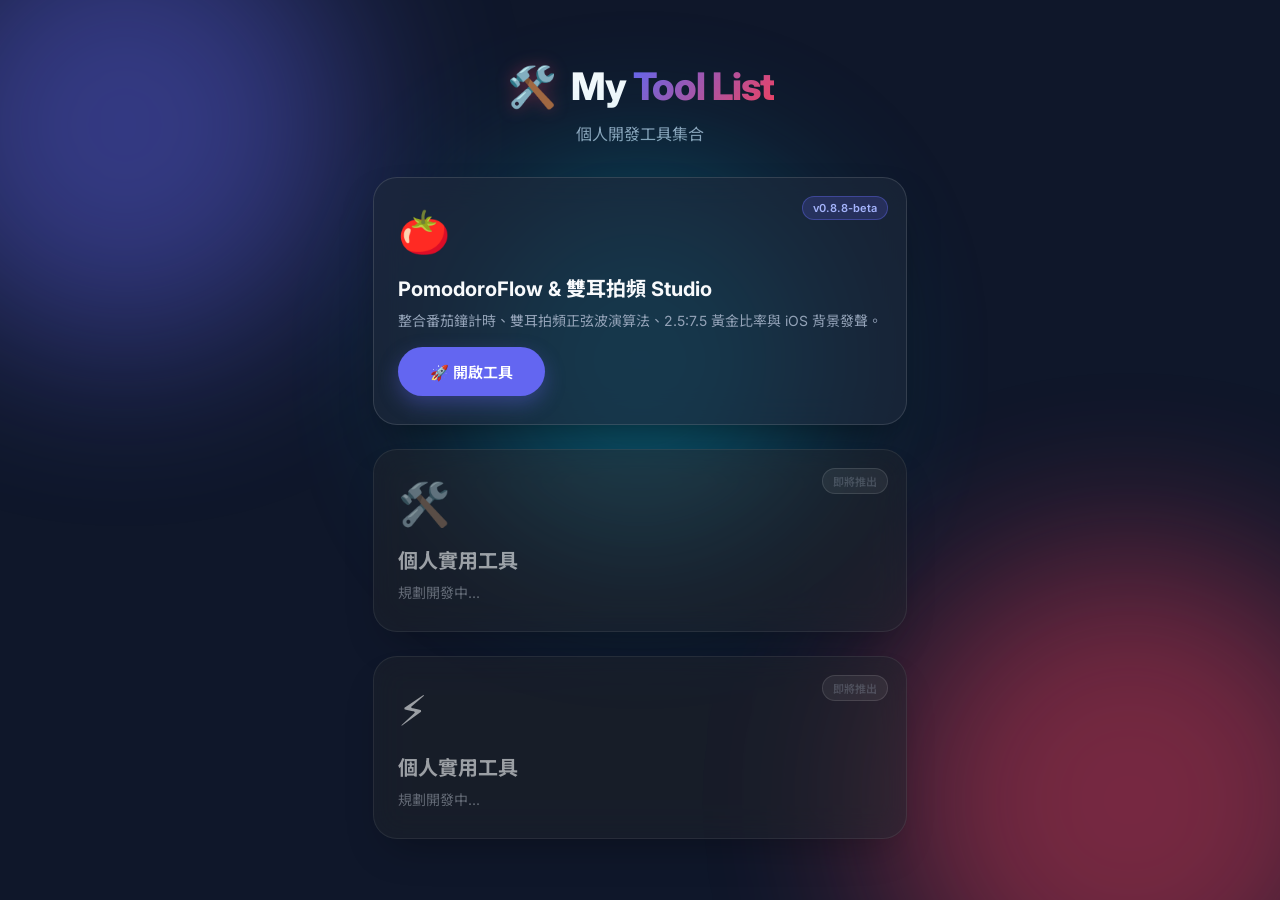
==== index.html @ d08239e9 "feat: release v0.8.8-beta - YouTube audio track embed, forest rain sound synth, and deep sleep maski" ====
<!DOCTYPE html>
<html lang="zh-TW">
<head>
  <meta charset="UTF-8">
  <meta name="viewport" content="width=device-width, initial-scale=1.0">
  <title>MyToolList Studio | 個人開發工具集合 (PomodoroFlow & 雙耳拍頻)</title>
  <meta name="description" content="個人開發者多功能 Web 工具箱，整合 PomodoroFlow 番茄鐘、雙耳拍頻 (Binaural Beats)、NREM 慢波深眠引導實驗室與未來實用工具">
  
  <!-- Google Fonts -->
  <link rel="preconnect" href="https://fonts.googleapis.com">
  <link rel="preconnect" href="https://fonts.gstatic.com" crossorigin>
  <link href="https://fonts.googleapis.com/css2?family=Inter:wght@300;400;500;600;700&family=Noto+Sans+TC:wght@300;400;500;700&display=swap" rel="stylesheet">
  
  <!-- Main CSS -->
  <link rel="stylesheet" href="styles.css">
</head>
<body data-theme="dark-glass">
  <div class="app-background">
    <div class="glow-orb orb-1"></div>
    <div class="glow-orb orb-2"></div>
    <div class="glow-orb orb-3"></div>
  </div>

  <!-- 主介面 1：My Tool List (工具選單列表) -->
  <div id="toolListView" class="tool-list-container">
    <header class="tool-list-header">
      <div class="tool-list-brand">
        <span class="brand-icon">🛠️</span>
        <h1 class="tool-list-title">My <span class="gradient-text">Tool List</span></h1>
      </div>
      <p class="tool-list-subtitle">個人開發工具集合</p>
    </header>

    <div class="tool-grid">
      <!-- Tool Item 1: Pomodoro & Binaural Beats App -->
      <div id="openPomodoroToolCard" class="tool-card active-tool-card" title="點擊進入番茄鐘與雙耳拍頻工具">
        <div class="tool-card-badge">v0.8.8-beta</div>
        <div class="tool-card-icon">🍅</div>
        <div class="tool-card-info">
          <h3>PomodoroFlow & 雙耳拍頻 Studio</h3>
          <p>整合番茄鐘計時、雙耳拍頻正弦波演算法、2.5:7.5 黃金比率與 iOS 背景發聲。</p>
        </div>
        <button class="btn btn-primary btn-enter-tool">🚀 開啟工具</button>
      </div>

      <!-- Tool Item 2: Future Tool Placeholder -->
      <div class="tool-card disabled-tool-card">
        <div class="tool-card-badge coming-soon-badge">即將推出</div>
        <div class="tool-card-icon">🛠️</div>
        <div class="tool-card-info">
          <h3>個人實用工具</h3>
          <p>規劃開發中...</p>
        </div>
      </div>

      <!-- Tool Item 3: Future Tool Placeholder -->
      <div class="tool-card disabled-tool-card">
        <div class="tool-card-badge coming-soon-badge">即將推出</div>
        <div class="tool-card-icon">⚡</div>
        <div class="tool-card-info">
          <h3>個人實用工具</h3>
          <p>規劃開發中...</p>
        </div>
      </div>
    </div>
  </div>

  <!-- 主介面 2：PomodoroFlow 番茄鐘與雙耳拍頻工具 -->
  <div id="pomodoroAppView" class="hidden">
    <div class="app-container">
      <!-- 頂部導覽列 Header -->
      <header class="app-header">
        <div class="brand">
          <button id="backToToolListBtn" class="btn btn-secondary btn-small btn-back-tools" title="返回 My Tool List 主介面 (背景繼續執行)">
            ⬅️ 返回工具列表
          </button>
          <span class="brand-icon">🍅</span>
          <h1 class="brand-title">Pomodoro<span class="gradient-text">Flow</span></h1>
          <!-- 開發測試版本號標籤 -->
          <button id="versionBadgeBtn" class="version-badge" title="點擊查看當前測試版本資訊與進版規範">
            <span class="beta-pulse"></span> v0.8.8-beta
          </button>
        </div>
      
      <div class="header-actions">
        <!-- 連勝數顯示 -->
        <div class="streak-badge" title="連續專注天數">
          <span class="fire-icon">🔥</span>
          <span id="streakCount">0</span> 天
        </div>

        <!-- 主題切換選擇器 -->
        <div class="theme-selector-wrapper">
          <select id="themeSelect" class="icon-select" title="切換視覺主題">
            <option value="dark-glass">🌌 深邃夜空 (Dark)</option>
            <option value="emerald-forest">🌲 森林靜謐 (Emerald)</option>
            <option value="sunset-glow">🌅 日落橙光 (Sunset)</option>
            <option value="cyberpunk-neon">⚡ 賽博朋克 (Cyberpunk)</option>
          </select>
        </div>

        <!-- 禪模式按鈕 -->
        <button id="zenBtn" class="btn btn-icon" title="全螢幕禪模式 (Zen Mode)">
          <svg width="20" height="20" viewBox="0 0 24 24" fill="none" stroke="currentColor" stroke-width="2">
            <path d="M8 3H5a2 2 0 0 0-2 2v3m18 0V5a2 2 0 0 0-2-2h-3m0 18h3a2 2 0 0 0 2-2v-3M3 16v3a2 2 0 0 0 2 2h3"></path>
          </svg>
        </button>

        <!-- 統計數據按鈕 -->
        <button id="analyticsBtn" class="btn btn-icon" title="專注數據與圖表">
          <svg width="20" height="20" viewBox="0 0 24 24" fill="none" stroke="currentColor" stroke-width="2">
            <line x1="18" y1="20" x2="18" y2="10"></line>
            <line x1="12" y1="20" x2="12" y2="4"></line>
            <line x1="6" y1="20" x2="6" y2="14"></line>
          </svg>
        </button>

        <!-- 設定按鈕 -->
        <button id="settingsBtn" class="btn btn-icon" title="設定">
          <svg width="20" height="20" viewBox="0 0 24 24" fill="none" stroke="currentColor" stroke-width="2">
            <circle cx="12" cy="12" r="3"></circle>
            <path d="M19.4 15a1.65 1.65 0 0 0 .33 1.82l.06.06a2 2 0 0 1 0 2.83 2 2 0 0 1-2.83 0l-.06-.06a1.65 1.65 0 0 0-1.82-.33 1.65 1.65 0 0 0-1 1.51V21a2 2 0 0 1-2 2 2 2 0 0 1-2-2v-.09A1.65 1.65 0 0 0 9 19.4a1.65 1.65 0 0 0-1.82.33l-.06.06a2 2 0 0 1-2.83 0 2 2 0 0 1 0-2.83l.06-.06a1.65 1.65 0 0 0 .33-1.82 1.65 1.65 0 0 0-1.51-1H3a2 2 0 0 1-2-2 2 2 0 0 1 2-2h.09A1.65 1.65 0 0 0 4.6 9a1.65 1.65 0 0 0-.33-1.82l-.06-.06a2 2 0 0 1 0-2.83 2 2 0 0 1 2.83 0l.06.06a1.65 1.65 0 0 0 1.82.33H9a1.65 1.65 0 0 0 1-1.51V3a2 2 0 0 1 2-2 2 2 0 0 1 2 2v.09a1.65 1.65 0 0 0 1 1.51 1.65 1.65 0 0 0 1.82-.33l.06-.06a2 2 0 0 1 2.83 0 2 2 0 0 1 0 2.83l-.06.06a1.65 1.65 0 0 0-.33 1.82V9a1.65 1.65 0 0 0 1.51 1H21a2 2 0 0 1 2 2 2 2 0 0 1-2 2h-.09a1.65 1.65 0 0 0-1.51 1z"></path>
          </svg>
        </button>
      </div>
    </header>

    <!-- 主要內容區 Main Section -->
    <main class="main-content">
      <!-- 左側/上方：番茄鐘核心區 -->
      <section class="timer-section card">
        <!-- 模式切換頁籤 Mode Tabs -->
        <nav class="mode-tabs">
          <button class="mode-tab active" data-mode="work">🎯 專注工作</button>
          <button class="mode-tab" data-mode="shortBreak">☕ 短暫休息</button>
          <button class="mode-tab" data-mode="longBreak">🌴 長時間休息</button>
        </nav>

        <!-- 動態 SVG 圓環倒數計時器 -->
        <div class="timer-display-wrapper">
          <svg class="timer-ring-svg" viewBox="0 0 300 300">
            <circle class="ring-bg" cx="150" cy="150" r="135" />
            <circle id="timerProgressRing" class="ring-progress" cx="150" cy="150" r="135" />
          </svg>
          
          <div class="timer-inner">
            <div id="timeText" class="time-text">25:00</div>
            <div id="activeTaskLabel" class="active-task-label">選擇或新增任務以開始專注</div>
            <div id="cycleIndicator" class="cycle-indicator">第 1 / 4 個番茄循環</div>
          </div>
        </div>

        <!-- 計時器控制按鈕群 -->
        <div class="timer-controls">
          <button id="resetTimerBtn" class="btn btn-secondary btn-icon-text" title="重置計時">
            <svg width="18" height="18" viewBox="0 0 24 24" fill="none" stroke="currentColor" stroke-width="2">
              <path d="M3 12a9 9 0 1 0 9-9 9.75 9.75 0 0 0-6.74 2.74L3 8"></path>
              <path d="M3 3v5h5"></path>
            </svg>
            重置
          </button>

          <button id="startPauseBtn" class="btn btn-primary btn-large">
            <svg id="playPauseIcon" width="22" height="22" viewBox="0 0 24 24" fill="currentColor">
              <polygon points="5 3 19 12 5 21 5 3"></polygon>
            </svg>
            <span id="startPauseText">開始專注</span>
          </button>

          <button id="skipTimerBtn" class="btn btn-secondary btn-icon-text" title="跳過當前階段">
            <svg width="18" height="18" viewBox="0 0 24 24" fill="none" stroke="currentColor" stroke-width="2">
              <polygon points="5 4 15 12 5 20 5 4"></polygon>
              <line x1="19" y1="5" x2="19" y2="19"></line>
            </svg>
            跳過
          </button>
        </div>

        <!-- 離線 Web Audio 白噪音與雙耳拍頻控制器 -->
        <div class="ambient-sound-section">
          <div class="ambient-header">
            <span class="ambient-title">🎧 離線環境音 & 雙耳拍頻 (Binaural Beats)</span>
            <span id="currentAmbientLabel" class="ambient-status">已關閉</span>
          </div>

          <!-- 白噪音切換 -->
          <div class="ambient-controls">
            <button class="ambient-btn active" data-sound="none">🔇 無環境音</button>
            <button class="ambient-btn" data-sound="rain">🌧️ 靜謐雨聲</button>
            <button class="ambient-btn" data-sound="forestRain" title="深層棕色噪音與森林降雨 (重現 YT p5BwXeU0Z1c 聲學品質)">🌲 森林雨與深棕音</button>
            <button class="ambient-btn" data-sound="focus">🧠 粉紅專注波</button>
            <button class="ambient-btn" data-sound="waves">🌊 澎湃海浪</button>
          </div>
          <div class="ambient-volume-slider">
            <span class="slider-icon">🔊 音量</span>
            <input type="range" id="ambientVolume" min="0" max="100" value="40" title="環境音音量">
          </div>

          <!-- YouTube 客製音軌載入面板 -->
          <div id="ytTrackBox" class="yt-track-box">
            <div class="yt-header">
              <span class="yt-title">📺 YouTube 客製音軌/遮罩背景音</span>
              <span id="ytStatusBadge" class="yt-badge">預設：DEEP BROWN NOISE & FOREST RAIN</span>
            </div>
            <div class="yt-input-group">
              <input type="text" id="ytUrlInput" class="yt-url-input" value="https://youtu.be/p5BwXeU0Z1c" placeholder="貼上 YouTube 網址 (如 https://youtu.be/p5BwXeU0Z1c)">
              <button id="loadYtBtn" class="btn btn-secondary btn-small">🔗 載入 YT 音軌</button>
              <button id="toggleYtPlayerBtn" class="btn btn-secondary btn-small hidden">📺 展開/收合影片</button>
            </div>
            <div id="ytPlayerContainer" class="yt-player-container hidden">
              <div id="ytIframeWrapper" class="yt-iframe-wrapper"></div>
            </div>
          </div>

          <hr class="divider" style="margin: 12px 0;">

          <!-- 專業雙耳拍頻腦波產生器 (Binaural Beats Studio) -->
          <div class="binaural-beats-studio">
            <div class="binaural-header">
              <div class="binaural-title-group">
                <span class="binaural-title">🧠 雙耳拍頻 (Binaural Beats) 音訊發聲引擎</span>
                <span class="headphone-tag">🎧 必須配戴雙聲道耳機</span>
              </div>
              <label class="switch-toggle" title="開啟/關閉雙耳拍頻">
                <input type="checkbox" id="binauralToggle">
                <span class="switch-slider"></span>
              </label>
            </div>

            <!-- 5 大情境封裝模式卡片 (預設高亮 Alpha 10Hz 專注) -->
            <div class="binaural-modes-grid">
              <button class="binaural-card active" data-wave="alpha">
                <div class="card-icon">🧠</div>
                <div class="card-info">
                  <div class="card-title">Alpha (α) 平靜專注</div>
                  <div class="card-hz">拍頻 10 Hz | 身心平靜、高效學習（預設最佳專注頻率）</div>
                </div>
              </button>

              <button class="binaural-card" data-wave="beta">
                <div class="card-icon">⚡</div>
                <div class="card-info">
                  <div class="card-title">Beta (β) 高效思考</div>
                  <div class="card-hz">拍頻 20 Hz | 邏輯分析、高度警覺</div>
                </div>
              </button>

              <button class="binaural-card" data-wave="gamma">
                <div class="card-icon">🚀</div>
                <div class="card-info">
                  <div class="card-title">Gamma (γ) 極限記憶</div>
                  <div class="card-hz">拍頻 40 Hz | 記憶整合、敏捷衝刺</div>
                </div>
              </button>

              <button class="binaural-card" data-wave="theta">
                <div class="card-icon">🎨</div>
                <div class="card-info">
                  <div class="card-title">Theta (θ) 靈感冥想</div>
                  <div class="card-hz">拍頻 6 Hz | 創意發想、深層放鬆</div>
                </div>
              </button>

              <button class="binaural-card" data-wave="delta">
                <div class="card-icon">🧘</div>
                <div class="card-info">
                  <div class="card-title">Delta (δ) 睡眠修復</div>
                  <div class="card-hz">拍頻 2 Hz | 固定 2Hz 慢波、身體休養</div>
                </div>
              </button>
            </div>

            <!-- 🌙 NREM 深層慢波助眠獨立實驗室方塊 (獨立控制與獨立計時器) -->
            <div id="deepSleepStudioBlock" class="deep-sleep-studio-card">
              <div class="ds-studio-header">
                <div class="ds-title-group">
                  <span class="ds-icon">🌙</span>
                  <div>
                    <h3 class="ds-main-title">NREM 深層慢波助眠實驗室</h3>
                    <p class="ds-subtitle">20分鐘漸進式動態降頻 (8Hz➔5Hz➔2Hz) | 120Hz低載波 | 80% 棕色深海雷雨音</p>
                  </div>
                </div>
                <span id="dsStatusBadge" class="ds-status-badge">未開始</span>
              </div>

              <!-- 獨立控制與時長選擇列 -->
              <div class="ds-controls-bar">
                <div class="ds-duration-selector">
                  <span class="ds-label">助眠定時：</span>
                  <button class="ds-duration-chip" data-mins="0.25">⚡ 15秒測試</button>
                  <button class="ds-duration-chip" data-mins="1">🧪 1分測試</button>
                  <button class="ds-duration-chip active" data-mins="30">30分</button>
                  <button class="ds-duration-chip" data-mins="45">45分</button>
                  <button class="ds-duration-chip" data-mins="60">60分</button>
                </div>

                <!-- 助眠遮罩背景音選擇 (棕色深海雷雨 / 靜謐森林雨 / YouTube客製音軌) -->
                <div class="ds-mask-selector-row">
                  <span class="ds-label">🎧 助眠遮罩音：</span>
                  <button class="ds-mask-chip active" data-mask="brown" title="棕色深海雷雨音 (80% 深度遮罩)">🌊 棕色深海雷雨</button>
                  <button class="ds-mask-chip" data-mask="forestRain" title="靜謐森林雨聲 (YT p5BwXeU0Z1c 雙層重現)">🌲 靜謐森林雨</button>
                  <button class="ds-mask-chip" data-mask="youtube" title="搭配上方 YouTube 客製音軌/影片">📺 YouTube 音軌</button>
                </div>

                <div class="ds-action-buttons">
                  <button id="dsStartPauseBtn" class="btn btn-primary ds-start-btn">▶️ 開始深層助眠引導</button>
                  <button id="dsResetBtn" class="btn btn-secondary ds-reset-btn" title="中斷並重置助眠引導">🛑 中斷重置</button>
                </div>
              </div>

              <!-- 執行中動態資訊與獨立計時面板 (預設隱藏) -->
              <div id="dsRunInfoPanel" class="ds-run-info-panel hidden">
                <!-- 時間數據指標 (已過時間 / 剩餘時間 / 即時腦波) -->
                <div class="ds-timer-metrics">
                  <div class="ds-metric-box">
                    <span class="m-label">⏱️ 已引導時間</span>
                    <span id="dsElapsedTimeText" class="m-value">00:00</span>
                  </div>
                  <div class="ds-metric-box">
                    <span class="m-label">⏳ 剩餘總時間</span>
                    <span id="dsRemainingTimeText" class="m-value">30:00</span>
                  </div>
                  <div class="ds-metric-box">
                    <span class="m-label">📉 當前腦波拍頻</span>
                    <span id="dsLiveHzText" class="m-value highlight">8.0 Hz</span>
                  </div>
                </div>

                <!-- 階段降頻進度圓環與階段亮燈 -->
                <div class="ds-curve-bar-container">
                  <div id="dsPhaseProgressLine" class="ds-phase-progress-line" style="width: 0%;"></div>
                  <div class="ds-curve-steps">
                    <span id="dsStepAlpha" class="ds-step active">0-5m 8Hz (Alpha放鬆)</span>
                    <span id="dsStepTheta" class="ds-step">5-12m 5Hz (Theta昏眠)</span>
                    <span id="dsStepDelta" class="ds-step">12-20m 2Hz (Delta深眠)</span>
                    <span id="dsStepSustain" class="ds-step">>20m 鎖定+3m淡出</span>
                  </div>
                </div>

                <div class="ds-acoustic-note">
                  🔊 120Hz 低音基頻 (活化副交感神經) | 🌊 棕色深海雷雨音 (80% 遮罩) | ⌛ 最後 3 分鐘指數級淡出關閉
                </div>
              </div>
            </div>

            <!-- 演算法與聽覺感官卡片 -->
            <div class="binaural-sensory-panel">
              <div class="sensory-row">
                <span class="sensory-label">🎛️ 物理演算法參數：</span>
                <span id="binauralMathText" class="sensory-value">載波 200Hz | 左耳 195.0Hz / 右耳 205.0Hz</span>
              </div>
              <div class="sensory-row">
                <span class="sensory-label">🌊 感知音高與聽調：</span>
                <span id="binauralPerceivedText" class="sensory-value">感知音高 200Hz（呈現 10Hz 脈搏起伏與頭腦中央相位移動感）</span>
              </div>
              <div class="sensory-row">
                <span class="sensory-label">⚖️ 聲學防疲勞黃金比率：</span>
                <span id="binauralRatioText" class="sensory-value">純拍頻 25% : 粉紅遮罩音 75%（舒適防耳疲勞、維持腦波同步）</span>
              </div>
            </div>

            <!-- 音量與防刺耳遮罩設定 -->
            <div class="binaural-controls-row">
              <label class="checkbox-label comfort-masking-label" title="開啟柔和自然粉紅噪音，避免單純正弦波造成聽覺疲勞">
                <input type="checkbox" id="comfortMaskingToggle" checked>
                <span>🌿 開啟防聽覺疲勞柔和遮罩 (Pink Noise)</span>
              </label>

              <div class="binaural-volume-box">
                <span class="vol-label">拍頻音量: <span id="binauralVolVal">25</span>%</span>
                <input type="range" id="binauralVolSlider" min="0" max="100" value="25" title="雙耳拍頻主音量">
              </div>
            </div>
          </div>

          <hr class="divider" style="margin: 12px 0;">

          <!-- 音效定時關閉倒數計時器 (精確到秒) -->
          <div class="sound-sleep-timer-studio">
            <div class="sleep-timer-header">
              <span class="sleep-timer-title">⏳ 音效定時自動關閉 (睡眠/冥想定時)</span>
              <span id="sleepTimerStatusBadge" class="sleep-timer-badge">未設定</span>
            </div>

            <!-- 時間設定區 (精確到分與秒) -->
            <div class="sleep-timer-inputs">
              <div class="time-input-group">
                <input type="number" id="sleepTimerMin" min="0" max="180" value="15" placeholder="分" title="分鐘">
                <span class="unit-label">分</span>
              </div>
              <div class="time-input-group">
                <input type="number" id="sleepTimerSec" min="0" max="59" value="0" placeholder="秒" title="秒數">
                <span class="unit-label">秒</span>
              </div>

              <!-- 快速預設鍵 -->
              <div class="sleep-preset-chips">
                <button class="preset-chip" data-min="5" data-sec="0">5分</button>
                <button class="preset-chip" data-min="15" data-sec="0">15分</button>
                <button class="preset-chip" data-min="30" data-sec="0">30分</button>
                <button class="preset-chip" data-min="60" data-sec="0">60分</button>
              </div>
            </div>

            <!-- 控制按鈕與即時倒數顯示 -->
            <div class="sleep-timer-actions">
              <button id="startSleepTimerBtn" class="btn btn-secondary btn-small">▶️ 開始定時倒數</button>
              <button id="cancelSleepTimerBtn" class="btn btn-secondary btn-small hidden">🛑 取消定時</button>
              <div id="sleepTimerCountdownText" class="sleep-countdown-text hidden">倒數剩餘：15:00</div>
            </div>
          </div>
        </div>
      </section>

      <!-- 右側/下方：任務管理區 -->
      <section class="tasks-section card">
        <div class="section-header">
          <h2>📋 專注任務清單</h2>
          <button id="addTaskBtn" class="btn btn-small btn-primary">
            <span>+</span> 新增任務
          </button>
        </div>

        <!-- 標籤篩選列 -->
        <div class="task-filters">
          <button class="filter-chip active" data-filter="all">全部</button>
          <button class="filter-chip" data-filter="work">💻 工作</button>
          <button class="filter-chip" data-filter="study">📚 學習</button>
          <button class="filter-chip" data-filter="design">🎨 設計</button>
          <button class="filter-chip" data-filter="health">🏃 健康/生活</button>
        </div>

        <!-- 任務列表容器 -->
        <div id="taskList" class="task-list">
          <!-- 任務項目將由 JavaScript 動態渲染 -->
        </div>

        <!-- 每日目標進度 -->
        <div class="daily-goal-card">
          <div class="goal-info">
            <span>🎯 今日番茄目標達成率</span>
            <span id="dailyGoalText">0 / 8 🍅</span>
          </div>
          <div class="progress-bar-bg">
            <div id="dailyGoalProgressBar" class="progress-bar-fill" style="width: 0%;"></div>
          </div>
        </div>
      </section>
    </main>

    <!-- 新增 / 編輯任務 彈窗 Modal -->
    <div id="taskModal" class="modal-backdrop hidden">
      <div class="modal-card">
        <div class="modal-header">
          <h3 id="taskModalTitle">新增專注任務</h3>
          <button id="closeTaskModalBtn" class="btn-close">&times;</button>
        </div>
        <form id="taskForm" class="modal-body">
          <input type="hidden" id="taskIdInput">
          
          <div class="form-group">
            <label for="taskTitleInput">任務名稱 *</label>
            <input type="text" id="taskTitleInput" placeholder="要做些什麼？例如：撰寫專案報告..." required autofocus>
          </div>

          <div class="form-row">
            <div class="form-group">
              <label for="taskEstInput">預估番茄數 🍅</label>
              <input type="number" id="taskEstInput" min="1" max="20" value="2" required>
            </div>

            <div class="form-group">
              <label for="taskCategorySelect">專案標籤</label>
              <select id="taskCategorySelect">
                <option value="work">💻 工作</option>
                <option value="study">📚 學習</option>
                <option value="design">🎨 設計</option>
                <option value="health">🏃 健康/生活</option>
              </select>
            </div>
          </div>

          <div class="form-group">
            <label for="taskPrioritySelect">優先級</label>
            <select id="taskPrioritySelect">
              <option value="high">🔴 高優先</option>
              <option value="medium" selected>🟡 中優先</option>
              <option value="low">🟢 低優先</option>
            </select>
          </div>

          <div class="modal-footer">
            <button type="button" id="cancelTaskModalBtn" class="btn btn-secondary">取消</button>
            <button type="submit" class="btn btn-primary">儲存任務</button>
          </div>
        </form>
      </div>
    </div>

    <!-- 統計圖表 彈窗 Modal -->
    <div id="analyticsModal" class="modal-backdrop hidden">
      <div class="modal-card modal-large">
        <div class="modal-header">
          <h3>📊 專注數據統計與分析</h3>
          <button id="closeAnalyticsModalBtn" class="btn-close">&times;</button>
        </div>
        <div class="modal-body analytics-grid">
          <!-- 數據概要卡片 -->
          <div class="stat-summary-cards">
            <div class="stat-card">
              <div class="stat-value" id="statTodayTime">0 <span>分鐘</span></div>
              <div class="stat-label">今日累積專注</div>
            </div>
            <div class="stat-card">
              <div class="stat-value" id="statTodayCount">0 <span>個</span></div>
              <div class="stat-label">今日完成番茄</div>
            </div>
            <div class="stat-card">
              <div class="stat-value" id="statTotalCount">0 <span>個</span></div>
              <div class="stat-label">歷史總完成番茄</div>
            </div>
          </div>

          <!-- 圖表區 -->
          <div class="chart-container">
            <h4>📅 過去 7 天專注時數趨勢 (分鐘)</h4>
            <div class="chart-wrapper">
              <canvas id="trendChartCanvas" width="500" height="200"></canvas>
            </div>
          </div>

          <div class="chart-container">
            <h4>🏷️ 專案標籤專注時間佔比</h4>
            <div class="chart-wrapper">
              <canvas id="categoryChartCanvas" width="500" height="200"></canvas>
            </div>
          </div>
        </div>
      </div>
    </div>

    <!-- 設定 彈窗 Modal -->
    <div id="settingsModal" class="modal-backdrop hidden">
      <div class="modal-card">
        <div class="modal-header">
          <h3>⚙️ 系統設定</h3>
          <button id="closeSettingsModalBtn" class="btn-close">&times;</button>
        </div>
        <div class="modal-body form-grid">
          <h4>⏱️ 時間設定 (分鐘)</h4>
          <div class="form-row">
            <div class="form-group">
              <label for="settingWorkTime">專注工作</label>
              <input type="number" id="settingWorkTime" min="1" max="120" value="25">
            </div>
            <div class="form-group">
              <label for="settingShortBreak">短暫休息</label>
              <input type="number" id="settingShortBreak" min="1" max="60" value="5">
            </div>
            <div class="form-group">
              <label for="settingLongBreak">長時間休息</label>
              <input type="number" id="settingLongBreak" min="1" max="60" value="15">
            </div>
          </div>

          <div class="form-group">
            <label for="settingDailyGoal">每日目標番茄數 🍅</label>
            <input type="number" id="settingDailyGoal" min="1" max="50" value="8">
          </div>

          <hr class="divider">

          <h4>🔔 提醒與自動化</h4>
          <div class="form-checkbox-group">
            <label class="checkbox-label">
              <input type="checkbox" id="settingAutoStartBreaks">
              自動開始休息
            </label>
            <label class="checkbox-label">
              <input type="checkbox" id="settingAutoStartWork">
              自動開始下一次專注
            </label>
          </div>

          <div class="form-group">
            <label for="settingSoundSelect">提醒音效</label>
            <select id="settingSoundSelect">
              <option value="zen">🧘 禪音磬聲 (Zen Gong)</option>
              <option value="marimba">🪵 軟木琴 (Marimba)</option>
              <option value="digital">🤖 電子嗶聲 (Beep)</option>
              <option value="chime">🔔 溫柔提醒 (Chime)</option>
            </select>
          </div>

          <div class="form-group">
            <button id="testSoundBtn" class="btn btn-secondary btn-small">🔊 測試音效</button>
            <button id="requestNotificationBtn" class="btn btn-secondary btn-small">🔔 啟用桌面系統通知</button>
          </div>

          <hr class="divider">

          <h4>💾 資料備份與還原</h4>
          <div class="form-row">
            <button id="exportDataBtn" class="btn btn-secondary">📥 匯出資料 (JSON)</button>
            <label class="btn btn-secondary file-upload-label">
              📤 匯入資料
              <input type="file" id="importDataInput" accept=".json" class="hidden-input">
            </label>
          </div>
        </div>
        <div class="modal-footer">
          <button id="saveSettingsBtn" class="btn btn-primary">儲存設定</button>
        </div>
      </div>
    </div>

    <!-- 版本號與進版規則 Modal -->
    <div id="versionModal" class="modal-backdrop hidden">
      <div class="modal-card">
        <div class="modal-header">
          <h3>🧪 專案版本資訊與進版規範</h3>
          <button id="closeVersionModalBtn" class="btn-close">&times;</button>
        </div>
        <div class="modal-body">
          <div class="version-status-card">
            <div class="v-tag">當前狀態：開發測試版 (Public Beta)</div>
            <div class="v-num">v0.8.8-beta</div>
            <div class="v-desc">本版本全新加入 YouTube 客製音軌/背景遮罩載入面板、100% 離線靜謐森林雨與深棕音（YT p5BwXeU0Z1c 聲學重現），並於 NREM 助眠實驗室新增 3 大助眠遮罩音軌切換晶片（棕色深海雷雨 / 靜謐森林雨 / YouTube 客製音軌）。</div>
          </div>

          <hr class="divider">

          <h4>📌 未來 SemVer 語意化進版規範</h4>
          <div class="version-rules-list">
            <div class="rule-item">
              <span class="rule-badge major">MAJOR 主版本</span>
              <span class="rule-text"><strong>v1.0.0</strong>：當完成所有全平台測試、PWA 離線快取與 UI 大版本升級時正式發布。</span>
            </div>
            <div class="rule-item">
              <span class="rule-badge minor">MINOR 次版本</span>
              <span class="rule-text"><strong>v0.9.0</strong>：新增重大功能模組（如：新音效產生器、語音提示、行事曆同步）。</span>
            </div>
            <div class="rule-item">
              <span class="rule-badge patch">PATCH 修補號</span>
              <span class="rule-text"><strong>v0.8.8</strong>：YouTube 客製音軌載入、森林雨深棕音離線合成、NREM 助眠 3 大遮罩音軌切換。</span>
            </div>
            <div class="rule-item">
              <span class="rule-badge stage">STAGE 階段標籤</span>
              <span class="rule-text"><strong>-alpha / -beta / -rc</strong>：內部實驗版 / 公開測試版 / 準發布正式版。</span>
            </div>
          </div>
        </div>
        <div class="modal-footer">
          <button id="closeVersionModalFooterBtn" class="btn btn-primary">關閉</button>
        </div>
      </div>
    </div>

    <!-- 全螢幕禪模式 Overlayer -->
    <div id="zenOverlay" class="zen-overlay hidden">
      <button id="exitZenBtn" class="btn btn-icon btn-zen-exit" title="退出禪模式 (Esc)">
        &times; 退出禪模式
      </button>
      <div class="zen-content">
        <div id="zenTaskTitle" class="zen-task-title">專注中</div>
        <div id="zenTimeText" class="zen-time-text">25:00</div>
        <div class="zen-controls">
          <button id="zenStartPauseBtn" class="btn btn-primary btn-large">暫停</button>
        </div>
      </div>
    </div> <!-- Close #zenOverlay -->
  </div> <!-- Close .app-container -->
</div> <!-- Close #pomodoroAppView -->

  <!-- 迷你懸浮小方塊 (返回 My Tool List 主介面時右下角背景執行微型顯示) -->
  <div id="miniFloatingWidget" class="mini-floating-widget hidden" title="點擊返回番茄鐘與雙耳拍頻工具頁面">
    <div class="mini-widget-pulse"></div>
    <span id="miniWidgetIcon" class="mini-widget-icon">🍅</span>
    <div class="mini-widget-info">
      <div id="miniWidgetStatusText" class="mini-widget-status">🎯 專注 25:00</div>
      <div id="miniWidgetSubText" class="mini-widget-sub">背景持續執行中</div>
    </div>
    <button id="miniWidgetPlayPauseBtn" class="btn-mini-play" title="快速暫停/繼續">▶️</button>
  </div>

  <!-- 左下角倒數計時進度與音效發聲資訊列 -->
  <div id="miniFloatingLeftBar" class="mini-floating-left-bar hidden" title="點擊返回番茄鐘與雙耳拍頻工具頁面">
    <div class="mini-progress-ring-wrapper">
      <svg class="mini-ring-svg" viewBox="0 0 36 36">
        <path class="mini-ring-bg" d="M18 2.0845 a 15.9155 15.9155 0 0 1 0 31.831 a 15.9155 15.9155 0 0 1 0 -31.831" />
        <path id="miniRingProgress" class="mini-ring-progress" stroke-dasharray="0, 100" d="M18 2.0845 a 15.9155 15.9155 0 0 1 0 31.831 a 15.9155 15.9155 0 0 1 0 -31.831" />
      </svg>
      <span id="miniProgressPctText" class="mini-progress-pct">0%</span>
    </div>
    <div class="mini-left-info">
      <div id="miniLeftTitleText" class="mini-left-title">🎯 專注 25:00</div>
      <div id="miniLeftAudioText" class="mini-left-audio">🧠 Alpha (α) 10Hz 拍頻發聲中</div>
    </div>
  </div>

  <!-- iOS Safari Background Audio Keeper (防止 iPhone 鎖定螢幕中斷背景音訊與計時器) -->
  <audio id="silentAudioLoop" loop playsinline webkit-playsinline preload="auto" src="[data-uri]"></audio>

  <!-- Main JavaScript App Logic -->
  <script src="app.js"></script>
</body>
</html>
---- styles.css ----
/* ==========================================================================
   PomodoroFlow - Design System & Modern Stylesheet
   ========================================================================== */

/* 1. CSS Root & Theme Variables */
:root {
  /* Default: Dark Glass Theme */
  --bg-primary: #0f172a;
  --bg-card: rgba(30, 41, 59, 0.65);
  --bg-card-border: rgba(255, 255, 255, 0.12);
  --text-primary: #f8fafc;
  --text-secondary: #94a3b8;
  --text-muted: #64748b;
  
  --accent-primary: #6366f1;
  --accent-hover: #4f46e5;
  --accent-glow: rgba(99, 102, 241, 0.35);
  
  --work-color: #f43f5e;
  --work-glow: rgba(244, 63, 94, 0.35);
  --break-color: #10b981;
  --break-glow: rgba(16, 185, 129, 0.35);
  --long-break-color: #06b6d4;
  --long-break-glow: rgba(6, 182, 212, 0.35);

  --shadow-lg: 0 20px 40px -15px rgba(0, 0, 0, 0.5);
  --glass-backdrop: blur(16px);
  --radius-sm: 8px;
  --radius-md: 16px;
  --radius-lg: 24px;
  --radius-full: 9999px;
  --transition: all 0.25s cubic-bezier(0.4, 0, 0.2, 1);
}

/* 🌲 Emerald Forest Theme */
body[data-theme="emerald-forest"] {
  --bg-primary: #064e3b;
  --bg-card: rgba(6, 78, 59, 0.7);
  --bg-card-border: rgba(52, 211, 153, 0.2);
  --text-primary: #ecfdf5;
  --text-secondary: #a7f3d0;
  --text-muted: #6ee7b7;
  --accent-primary: #10b981;
  --accent-hover: #059669;
  --accent-glow: rgba(16, 185, 129, 0.4);
  --work-color: #f59e0b;
  --work-glow: rgba(245, 158, 11, 0.4);
}

/* 🌅 Sunset Glow Theme */
body[data-theme="sunset-glow"] {
  --bg-primary: #291a18;
  --bg-card: rgba(67, 36, 32, 0.7);
  --bg-card-border: rgba(254, 205, 200, 0.15);
  --text-primary: #fff5f5;
  --text-secondary: #fecdd3;
  --text-muted: #fda4af;
  --accent-primary: #ff6b6b;
  --accent-hover: #e05252;
  --accent-glow: rgba(255, 107, 107, 0.4);
  --work-color: #ff6b6b;
  --work-glow: rgba(255, 107, 107, 0.4);
}

/* ⚡ Cyberpunk Neon Theme */
body[data-theme="cyberpunk-neon"] {
  --bg-primary: #09090b;
  --bg-card: rgba(24, 24, 27, 0.85);
  --bg-card-border: rgba(236, 72, 153, 0.3);
  --text-primary: #fafafa;
  --text-secondary: #a1a1aa;
  --text-muted: #71717a;
  --accent-primary: #ec4899;
  --accent-hover: #db2777;
  --accent-glow: rgba(236, 72, 153, 0.5);
  --work-color: #ec4899;
  --work-glow: rgba(236, 72, 153, 0.5);
  --break-color: #06b6d4;
  --break-glow: rgba(6, 182, 212, 0.5);
}

/* 2. Reset & Base Styles */
* {
  box-sizing: border-box;
  margin: 0;
  padding: 0;
}

body {
  font-family: 'Inter', 'Noto Sans TC', system-ui, -apple-system, sans-serif;
  background-color: var(--bg-primary);
  color: var(--text-primary);
  min-height: 100vh;
  overflow-x: hidden;
  position: relative;
  display: flex;
  justify-content: center;
  align-items: center;
}

/* Global Utility Classes */
.hidden {
  display: none !important;
}

/* 3. Ambient Background Orbs Animation */
.app-background {
  position: fixed;
  inset: 0;
  z-index: 0;
  overflow: hidden;
  pointer-events: none;
}

.glow-orb {
  position: absolute;
  border-radius: 50%;
  filter: blur(90px);
  opacity: 0.45;
  animation: floatOrb 18s ease-in-out infinite alternate;
}

.orb-1 {
  width: 450px;
  height: 450px;
  background: var(--accent-primary);
  top: -100px;
  left: -100px;
}

.orb-2 {
  width: 500px;
  height: 500px;
  background: var(--work-color);
  bottom: -150px;
  right: -100px;
  animation-delay: -6s;
}

.orb-3 {
  width: 350px;
  height: 350px;
  background: var(--long-break-color);
  top: 40%;
  left: 50%;
  transform: translate(-50%, -50%);
  animation-delay: -12s;
}

@keyframes floatOrb {
  0% { transform: translate(0, 0) scale(1); }
  50% { transform: translate(40px, 60px) scale(1.1); }
  100% { transform: translate(-30px, -40px) scale(0.95); }
}

/* 4. App Container & Layout */
.app-container {
  position: relative;
  z-index: 1;
  width: 100%;
  max-width: 1120px;
  padding: 24px;
  display: flex;
  flex-direction: column;
  gap: 24px;
}

/* Header Navbar */
/* ==========================================================================
   Tool List Dashboard (My Tool List) & Mini Floating Widget Styles
   ========================================================================== */
.tool-list-container {
  max-width: 1050px;
  margin: 0 auto;
  padding: 40px 24px;
  display: flex;
  flex-direction: column;
  gap: 32px;
}

.tool-list-header {
  text-align: center;
  display: flex;
  flex-direction: column;
  align-items: center;
  gap: 10px;
}

.tool-list-brand {
  display: flex;
  align-items: center;
  gap: 14px;
}

.tool-list-brand .brand-icon {
  font-size: 40px;
}

.tool-list-title {
  font-size: 38px;
  font-weight: 800;
  letter-spacing: -1px;
}

.tool-list-subtitle {
  font-size: 16px;
  color: var(--text-secondary);
}

.tool-grid {
  display: grid;
  grid-template-columns: repeat(auto-fit, minmax(300px, 1fr));
  gap: 24px;
}

.tool-card {
  position: relative;
  background: var(--bg-card);
  backdrop-filter: var(--glass-backdrop);
  -webkit-backdrop-filter: var(--glass-backdrop);
  border: 1px solid var(--bg-card-border);
  border-radius: var(--radius-lg);
  padding: 28px 24px;
  display: flex;
  flex-direction: column;
  gap: 16px;
  transition: all 0.3s cubic-bezier(0.4, 0, 0.2, 1);
  box-shadow: var(--shadow-lg);
}

.active-tool-card {
  cursor: pointer;
}

.active-tool-card:hover {
  transform: translateY(-6px);
  border-color: var(--accent-primary);
  box-shadow: 0 12px 32px rgba(0, 0, 0, 0.3), 0 0 20px var(--accent-glow);
}

.disabled-tool-card {
  opacity: 0.6;
  filter: grayscale(0.5);
  cursor: not-allowed;
}

.tool-card-badge {
  position: absolute;
  top: 18px;
  right: 18px;
  background: rgba(99, 102, 241, 0.2);
  border: 1px solid rgba(99, 102, 241, 0.4);
  color: #a5b4fc;
  font-size: 11px;
  font-weight: 600;
  padding: 4px 10px;
  border-radius: var(--radius-full);
}

.coming-soon-badge {
  background: rgba(255, 255, 255, 0.1);
  border-color: rgba(255, 255, 255, 0.2);
  color: var(--text-muted);
}

.tool-card-icon {
  font-size: 42px;
}

.tool-card-info h3 {
  font-size: 20px;
  font-weight: 700;
  color: var(--text-primary);
  margin-bottom: 8px;
}

.tool-card-info p {
  font-size: 14px;
  color: var(--text-secondary);
  line-height: 1.5;
}

.btn-enter-tool {
  margin-top: auto;
  align-self: flex-start;
  padding: 10px 20px;
  font-size: 14px;
}

.btn-back-tools {
  font-size: 13px;
  padding: 6px 14px;
  border-radius: var(--radius-full);
}

/* --------------------------------------------------------------------------
   Mini Floating Widget (迷你懸浮小方塊)
   -------------------------------------------------------------------------- */
.mini-floating-widget {
  position: fixed;
  bottom: 24px;
  right: 24px;
  z-index: 990;
  background: rgba(18, 18, 24, 0.85);
  backdrop-filter: blur(16px);
  -webkit-backdrop-filter: blur(16px);
  border: 1.5px solid var(--accent-primary);
  border-radius: var(--radius-lg);
  padding: 12px 18px;
  display: flex;
  align-items: center;
  gap: 14px;
  box-shadow: 0 10px 32px rgba(0, 0, 0, 0.5), 0 0 20px var(--accent-glow);
  cursor: pointer;
  transition: all 0.3s cubic-bezier(0.34, 1.56, 0.64, 1);
  animation: slideUpWidget 0.4s cubic-bezier(0.34, 1.56, 0.64, 1);
}

@keyframes slideUpWidget {
  from { opacity: 0; transform: translateY(30px) scale(0.9); }
  to { opacity: 1; transform: translateY(0) scale(1); }
}

.mini-floating-widget:hover {
  transform: translateY(-4px) scale(1.03);
  box-shadow: 0 14px 40px rgba(0, 0, 0, 0.6), 0 0 28px var(--accent-glow);
}

.mini-widget-pulse {
  width: 10px;
  height: 10px;
  border-radius: 50%;
  background: var(--accent-primary);
  box-shadow: 0 0 10px var(--accent-primary);
  animation: pulse 1.5s infinite;
}

.mini-widget-icon {
  font-size: 24px;
}

.mini-widget-info {
  display: flex;
  flex-direction: column;
}

.mini-widget-status {
  font-size: 15px;
  font-weight: 700;
  color: var(--text-primary);
  font-variant-numeric: tabular-nums;
}

.mini-widget-sub {
  font-size: 11px;
  color: var(--text-muted);
}

.btn-mini-play {
  background: rgba(255, 255, 255, 0.12);
  border: 1px solid var(--bg-card-border);
  color: var(--text-primary);
  width: 34px;
  height: 34px;
  border-radius: 50%;
  display: flex;
  align-items: center;
  justify-content: center;
  font-size: 14px;
  cursor: pointer;
  transition: var(--transition);
}

.btn-mini-play:hover {
  background: var(--accent-primary);
  color: #fff;
  transform: scale(1.1);
}

/* --------------------------------------------------------------------------
   Mini Floating Left Bar (左下角倒數計時進度與音效資訊面板)
   -------------------------------------------------------------------------- */
.mini-floating-left-bar {
  position: fixed;
  bottom: 24px;
  left: 24px;
  z-index: 990;
  background: rgba(18, 18, 24, 0.85);
  backdrop-filter: blur(16px);
  -webkit-backdrop-filter: blur(16px);
  border: 1.5px solid var(--accent-primary);
  border-radius: var(--radius-lg);
  padding: 10px 16px;
  display: flex;
  align-items: center;
  gap: 12px;
  box-shadow: 0 10px 32px rgba(0, 0, 0, 0.5), 0 0 20px var(--accent-glow);
  cursor: pointer;
  transition: all 0.3s cubic-bezier(0.34, 1.56, 0.64, 1);
  animation: slideUpWidget 0.4s cubic-bezier(0.34, 1.56, 0.64, 1);
}

.mini-floating-left-bar:hover {
  transform: translateY(-4px) scale(1.03);
  box-shadow: 0 14px 40px rgba(0, 0, 0, 0.6), 0 0 28px var(--accent-glow);
}

.mini-progress-ring-wrapper {
  position: relative;
  width: 38px;
  height: 38px;
  display: flex;
  align-items: center;
  justify-content: center;
}

.mini-ring-svg {
  width: 38px;
  height: 38px;
  transform: rotate(-90deg);
}

.mini-ring-bg {
  fill: none;
  stroke: rgba(255, 255, 255, 0.1);
  stroke-width: 3.8;
}

.mini-ring-progress {
  fill: none;
  stroke: var(--accent-primary);
  stroke-width: 3.8;
  stroke-linecap: round;
  transition: stroke-dasharray 0.3s ease;
}

.mini-progress-pct {
  position: absolute;
  font-size: 10px;
  font-weight: 700;
  color: var(--text-primary);
}

.mini-left-info {
  display: flex;
  flex-direction: column;
  gap: 2px;
}

.mini-left-title {
  font-size: 14px;
  font-weight: 700;
  color: var(--text-primary);
  font-variant-numeric: tabular-nums;
}

.mini-left-audio {
  font-size: 11px;
  color: var(--accent-primary);
  max-width: 220px;
  white-space: nowrap;
  overflow: hidden;
  text-overflow: ellipsis;
}

.app-header {
  display: flex;
  justify-content: space-between;
  align-items: center;
  background: var(--bg-card);
  backdrop-filter: var(--glass-backdrop);
  -webkit-backdrop-filter: var(--glass-backdrop);
  border: 1px solid var(--bg-card-border);
  padding: 16px 28px;
  border-radius: var(--radius-md);
  box-shadow: var(--shadow-lg);
}

.brand {
  display: flex;
  align-items: center;
  gap: 12px;
}

.brand-icon {
  font-size: 28px;
  filter: drop-shadow(0 0 8px var(--work-glow));
}

.brand-title {
  font-size: 24px;
  font-weight: 700;
  letter-spacing: -0.5px;
}

.gradient-text {
  background: linear-gradient(135deg, var(--accent-primary), var(--work-color));
  -webkit-background-clip: text;
  -webkit-text-fill-color: transparent;
}

/* Version Badge & Modal Styles */
.version-badge {
  display: flex;
  align-items: center;
  gap: 6px;
  background: rgba(99, 102, 241, 0.15);
  border: 1px solid rgba(99, 102, 241, 0.4);
  color: #a5b4fc;
  padding: 4px 10px;
  border-radius: var(--radius-full);
  font-size: 11px;
  font-weight: 600;
  cursor: pointer;
  transition: var(--transition);
}

.version-badge:hover {
  background: rgba(99, 102, 241, 0.3);
  transform: scale(1.03);
}

.beta-pulse {
  width: 6px;
  height: 6px;
  border-radius: 50%;
  background: #6366f1;
  box-shadow: 0 0 8px #6366f1;
  animation: pulse 1.8s infinite;
}

.version-status-card {
  background: rgba(0, 0, 0, 0.3);
  border: 1px solid var(--bg-card-border);
  border-radius: var(--radius-md);
  padding: 16px;
  display: flex;
  flex-direction: column;
  gap: 8px;
}

.v-tag {
  font-size: 12px;
  font-weight: 600;
  color: var(--accent-primary);
}

.v-num {
  font-size: 26px;
  font-weight: 700;
  color: var(--text-primary);
  letter-spacing: -0.5px;
}

.v-desc {
  font-size: 13px;
  color: var(--text-secondary);
  line-height: 1.5;
}

.version-rules-list {
  display: flex;
  flex-direction: column;
  gap: 12px;
}

.rule-item {
  display: flex;
  flex-direction: column;
  gap: 4px;
}

.rule-badge {
  display: inline-block;
  align-self: flex-start;
  padding: 2px 8px;
  border-radius: 4px;
  font-size: 11px;
  font-weight: 700;
}

.rule-badge.major { background: rgba(244, 63, 94, 0.2); color: #f43f5e; border: 1px solid rgba(244, 63, 94, 0.4); }
.rule-badge.minor { background: rgba(99, 102, 241, 0.2); color: #818cf8; border: 1px solid rgba(99, 102, 241, 0.4); }
.rule-badge.patch { background: rgba(16, 185, 129, 0.2); color: #34d399; border: 1px solid rgba(16, 185, 129, 0.4); }
.rule-badge.stage { background: rgba(245, 158, 11, 0.2); color: #fbbf24; border: 1px solid rgba(245, 158, 11, 0.4); }

.rule-text {
  font-size: 13px;
  color: var(--text-secondary);
}

.header-actions {
  display: flex;
  align-items: center;
  gap: 12px;
}

.streak-badge {
  display: flex;
  align-items: center;
  gap: 6px;
  background: rgba(255, 255, 255, 0.08);
  border: 1px solid var(--bg-card-border);
  padding: 6px 14px;
  border-radius: var(--radius-full);
  font-size: 14px;
  font-weight: 600;
}

.fire-icon {
  animation: pulse 2s infinite;
}

/* Main Grid Layout */
.main-content {
  display: grid;
  grid-template-columns: 1fr 1fr;
  gap: 24px;
}

@media (max-width: 900px) {
  .main-content {
    grid-template-columns: 1fr;
  }
}

/* Card Styling (Glassmorphism) */
.card {
  background: var(--bg-card);
  backdrop-filter: var(--glass-backdrop);
  -webkit-backdrop-filter: var(--glass-backdrop);
  border: 1px solid var(--bg-card-border);
  border-radius: var(--radius-lg);
  padding: 32px;
  box-shadow: var(--shadow-lg);
  display: flex;
  flex-direction: column;
  gap: 24px;
}

/* 5. Timer Section */
.timer-section {
  align-items: center;
  text-align: center;
}

.mode-tabs {
  display: flex;
  background: rgba(0, 0, 0, 0.2);
  padding: 6px;
  border-radius: var(--radius-full);
  border: 1px solid var(--bg-card-border);
  width: 100%;
  max-width: 420px;
}

.mode-tab {
  flex: 1;
  background: transparent;
  border: none;
  color: var(--text-secondary);
  padding: 10px 16px;
  font-size: 14px;
  font-weight: 600;
  border-radius: var(--radius-full);
  cursor: pointer;
  transition: var(--transition);
}

.mode-tab:hover {
  color: var(--text-primary);
}

.mode-tab.active {
  background: var(--accent-primary);
  color: #fff;
  box-shadow: 0 4px 12px var(--accent-glow);
}

/* SVG Timer Ring */
.timer-display-wrapper {
  position: relative;
  width: 280px;
  height: 280px;
  margin: 12px 0;
  display: flex;
  justify-content: center;
  align-items: center;
}

.timer-ring-svg {
  width: 100%;
  height: 100%;
  transform: rotate(-90deg);
}

.ring-bg {
  fill: none;
  stroke: rgba(255, 255, 255, 0.08);
  stroke-width: 12;
}

.ring-progress {
  fill: none;
  stroke: var(--work-color);
  stroke-width: 12;
  stroke-linecap: round;
  stroke-dasharray: 848.23; /* 2 * PI * 135 */
  stroke-dashoffset: 0;
  transition: stroke-dashoffset 0.8s linear, stroke 0.5s ease;
  filter: drop-shadow(0 0 10px var(--work-glow));
}

.timer-inner {
  position: absolute;
  display: flex;
  flex-direction: column;
  align-items: center;
  justify-content: center;
  width: 80%;
}

.time-text {
  font-size: 56px;
  font-weight: 700;
  font-variant-numeric: tabular-nums;
  letter-spacing: -1.5px;
  line-height: 1;
  text-shadow: 0 0 20px rgba(0, 0, 0, 0.5);
}

.active-task-label {
  margin-top: 10px;
  font-size: 14px;
  color: var(--text-secondary);
  max-width: 200px;
  white-space: nowrap;
  overflow: hidden;
  text-overflow: ellipsis;
}

.cycle-indicator {
  margin-top: 6px;
  font-size: 12px;
  color: var(--text-muted);
}

/* Timer Controls Buttons */
.timer-controls {
  display: flex;
  align-items: center;
  gap: 16px;
}

/* Buttons System */
.btn {
  font-family: inherit;
  font-size: 15px;
  font-weight: 600;
  border: none;
  border-radius: var(--radius-full);
  cursor: pointer;
  display: inline-flex;
  align-items: center;
  justify-content: center;
  gap: 8px;
  transition: var(--transition);
  outline: none;
}

.btn-primary {
  background: var(--accent-primary);
  color: #fff;
  padding: 14px 32px;
  box-shadow: 0 8px 20px var(--accent-glow);
}

.btn-primary:hover {
  background: var(--accent-hover);
  transform: translateY(-2px);
  box-shadow: 0 12px 24px var(--accent-glow);
}

.btn-primary:active {
  transform: translateY(0);
}

.btn-secondary {
  background: rgba(255, 255, 255, 0.08);
  color: var(--text-primary);
  border: 1px solid var(--bg-card-border);
  padding: 12px 20px;
}

.btn-secondary:hover {
  background: rgba(255, 255, 255, 0.15);
  transform: translateY(-1px);
}

.btn-large {
  font-size: 18px;
  padding: 16px 40px;
}

.btn-small {
  font-size: 13px;
  padding: 8px 16px;
  border-radius: var(--radius-sm);
}

.btn-icon {
  width: 42px;
  height: 42px;
  padding: 0;
  border-radius: 50%;
  background: rgba(255, 255, 255, 0.08);
  color: var(--text-primary);
  border: 1px solid var(--bg-card-border);
}

.btn-icon:hover {
  background: rgba(255, 255, 255, 0.18);
  transform: scale(1.05);
}

.icon-select {
  background: rgba(255, 255, 255, 0.08);
  color: var(--text-primary);
  border: 1px solid var(--bg-card-border);
  padding: 8px 14px;
  border-radius: var(--radius-full);
  font-size: 13px;
  font-weight: 500;
  cursor: pointer;
  outline: none;
}

.icon-select option {
  background: #1e293b;
  color: #fff;
}

/* 6. Ambient Noise Section */
.ambient-sound-section {
  width: 100%;
  background: rgba(0, 0, 0, 0.2);
  border: 1px solid var(--bg-card-border);
  border-radius: var(--radius-md);
  padding: 16px;
  display: flex;
  flex-direction: column;
  gap: 12px;
}

.ambient-header {
  display: flex;
  justify-content: space-between;
  font-size: 13px;
  color: var(--text-secondary);
}

.ambient-status {
  font-weight: 600;
  color: var(--accent-primary);
}

.ambient-controls {
  display: grid;
  grid-template-columns: repeat(auto-fit, minmax(80px, 1fr));
  gap: 8px;
}

.ambient-btn {
  background: rgba(255, 255, 255, 0.05);
  border: 1px solid var(--bg-card-border);
  color: var(--text-secondary);
  padding: 8px 10px;
  border-radius: var(--radius-sm);
  font-size: 12px;
  font-weight: 500;
  cursor: pointer;
  transition: var(--transition);
}

.ambient-btn:hover {
  background: rgba(255, 255, 255, 0.12);
  color: var(--text-primary);
}

.ambient-btn.active {
  background: var(--accent-primary);
  color: #fff;
  border-color: var(--accent-primary);
}

.ambient-volume-slider {
  display: flex;
  align-items: center;
  gap: 10px;
  margin-top: 4px;
}

.ambient-volume-slider input[type="range"] {
  flex: 1;
  accent-color: var(--accent-primary);
  cursor: pointer;
}

/* Binaural Beats Studio Styles */
.binaural-beats-studio {
  display: flex;
  flex-direction: column;
  gap: 12px;
  text-align: left;
}

.binaural-header {
  display: flex;
  justify-content: space-between;
  align-items: center;
}

.binaural-title-group {
  display: flex;
  flex-direction: column;
  gap: 2px;
}

.binaural-title {
  font-size: 14px;
  font-weight: 700;
  color: var(--text-primary);
}

.headphone-tag {
  font-size: 11px;
  font-weight: 500;
  color: #f59e0b;
}

/* Toggle Switch */
.switch-toggle {
  position: relative;
  display: inline-block;
  width: 44px;
  height: 22px;
}

.switch-toggle input {
  opacity: 0;
  width: 0;
  height: 0;
}

.switch-slider {
  position: absolute;
  cursor: pointer;
  inset: 0;
  background-color: rgba(255, 255, 255, 0.15);
  transition: 0.3s;
  border-radius: 22px;
}

.switch-slider:before {
  position: absolute;
  content: "";
  height: 16px;
  width: 16px;
  left: 3px;
  bottom: 3px;
  background-color: white;
  transition: 0.3s;
  border-radius: 50%;
}

input:checked + .switch-slider {
  background-color: var(--accent-primary);
  box-shadow: 0 0 10px var(--accent-glow);
}

input:checked + .switch-slider:before {
  transform: translateX(22px);
}

/* YouTube Custom Track Embed Box */
.yt-track-box {
  background: rgba(0, 0, 0, 0.3);
  border: 1px solid var(--bg-card-border);
  border-radius: var(--radius-md);
  padding: 12px 14px;
  margin-top: 10px;
  display: flex;
  flex-direction: column;
  gap: 10px;
}

.yt-header {
  display: flex;
  justify-content: space-between;
  align-items: center;
  gap: 8px;
}

.yt-title {
  font-size: 12px;
  font-weight: 700;
  color: var(--text-primary);
}

.yt-badge {
  font-size: 10px;
  font-weight: 600;
  background: rgba(239, 68, 68, 0.2);
  color: #fca5a5;
  border: 1px solid rgba(239, 68, 68, 0.4);
  padding: 2px 8px;
  border-radius: var(--radius-full);
}

.yt-input-group {
  display: flex;
  gap: 8px;
  align-items: center;
}

.yt-url-input {
  flex: 1;
  background: rgba(0, 0, 0, 0.4);
  border: 1px solid var(--bg-card-border);
  border-radius: var(--radius-sm);
  padding: 6px 10px;
  color: var(--text-primary);
  font-size: 12px;
  outline: none;
}

.yt-url-input:focus {
  border-color: var(--accent-primary);
}

.yt-player-container {
  border-radius: var(--radius-sm);
  overflow: hidden;
  margin-top: 6px;
  animation: fadeIn 0.3s ease;
}

.yt-iframe-wrapper {
  position: relative;
  width: 100%;
  padding-bottom: 56.25%; /* 16:9 Aspect Ratio */
  height: 0;
}

.yt-iframe-wrapper iframe {
  position: absolute;
  top: 0;
  left: 0;
  width: 100%;
  height: 100%;
  border: 0;
  border-radius: var(--radius-sm);
}

.binaural-modes-grid {
  display: flex;
  flex-direction: column;
  gap: 8px;
}

.binaural-card {
  display: flex;
  align-items: center;
  gap: 12px;
  background: rgba(255, 255, 255, 0.05);
  border: 1px solid var(--bg-card-border);
  padding: 10px 14px;
  border-radius: var(--radius-md);
  cursor: pointer;
  transition: var(--transition);
  text-align: left;
}

.binaural-card:hover {
  background: rgba(255, 255, 255, 0.12);
  transform: translateX(2px);
}

.binaural-card.active {
  background: rgba(99, 102, 241, 0.2);
  border-color: var(--accent-primary);
  box-shadow: 0 0 12px var(--accent-glow);
}

/* Standalone NREM Deep Sleep Studio Block */
.deep-sleep-studio-card {
  background: linear-gradient(135deg, rgba(15, 23, 42, 0.95), rgba(30, 27, 75, 0.95));
  border: 1.5px solid #6366f1;
  border-radius: var(--radius-lg);
  padding: 20px 22px;
  margin-top: 14px;
  display: flex;
  flex-direction: column;
  gap: 16px;
  box-shadow: 0 10px 32px rgba(0, 0, 0, 0.5), 0 0 24px rgba(99, 102, 241, 0.25);
  transition: var(--transition);
}

.ds-studio-header {
  display: flex;
  justify-content: space-between;
  align-items: center;
  gap: 12px;
}

.ds-title-group {
  display: flex;
  align-items: center;
  gap: 14px;
}

.ds-icon {
  font-size: 32px;
  filter: drop-shadow(0 0 10px #818cf8);
}

.ds-main-title {
  font-size: 17px;
  font-weight: 700;
  color: #e0e7ff;
}

.ds-subtitle {
  font-size: 12px;
  color: #94a3b8;
  margin-top: 2px;
}

.ds-status-badge {
  background: rgba(255, 255, 255, 0.08);
  border: 1px solid rgba(255, 255, 255, 0.2);
  color: #cbd5e1;
  font-size: 11px;
  font-weight: 600;
  padding: 4px 12px;
  border-radius: var(--radius-full);
  white-space: nowrap;
}

.ds-status-badge.running {
  background: rgba(99, 102, 241, 0.3);
  border-color: #818cf8;
  color: #c7d2fe;
  box-shadow: 0 0 10px rgba(129, 140, 248, 0.4);
}

.ds-controls-bar {
  display: flex;
  justify-content: space-between;
  align-items: center;
  gap: 14px;
  flex-wrap: wrap;
}

.ds-duration-selector {
  display: flex;
  align-items: center;
  gap: 8px;
}

.ds-label {
  font-size: 12px;
  font-weight: 600;
  color: #cbd5e1;
}

.ds-duration-chip {
  background: rgba(255, 255, 255, 0.08);
  border: 1px solid var(--bg-card-border);
  color: #cbd5e1;
  font-size: 12px;
  font-weight: 600;
  padding: 6px 14px;
  border-radius: var(--radius-full);
  cursor: pointer;
  transition: var(--transition);
}

.ds-duration-chip:hover {
  background: rgba(255, 255, 255, 0.18);
  color: #fff;
}

.ds-duration-chip.active {
  background: #4338ca;
  border-color: #818cf8;
  color: #fff;
  box-shadow: 0 0 10px rgba(129, 140, 248, 0.5);
}

.ds-mask-selector-row {
  display: flex;
  align-items: center;
  gap: 8px;
  flex-wrap: wrap;
}

.ds-mask-chip {
  background: rgba(0, 0, 0, 0.3);
  border: 1px solid var(--bg-card-border);
  color: var(--text-secondary);
  font-size: 11px;
  font-weight: 600;
  padding: 5px 12px;
  border-radius: var(--radius-full);
  cursor: pointer;
  transition: var(--transition);
}

.ds-mask-chip:hover {
  background: rgba(255, 255, 255, 0.15);
  color: #fff;
}

.ds-mask-chip.active {
  background: rgba(16, 185, 129, 0.25);
  border-color: #10b981;
  color: #a7f3d0;
  box-shadow: 0 0 10px rgba(16, 185, 129, 0.4);
}

.ds-action-buttons {
  display: flex;
  align-items: center;
  gap: 10px;
}

.ds-start-btn {
  background: linear-gradient(135deg, #4f46e5, #6366f1);
  box-shadow: 0 4px 16px rgba(99, 102, 241, 0.5);
  padding: 10px 22px;
  font-size: 14px;
}

.ds-start-btn:hover {
  transform: translateY(-2px);
  box-shadow: 0 6px 20px rgba(99, 102, 241, 0.7);
}

.ds-reset-btn {
  background: rgba(239, 68, 68, 0.15);
  border: 1px solid rgba(239, 68, 68, 0.4);
  color: #fca5a5;
  padding: 10px 18px;
  font-size: 13px;
  border-radius: var(--radius-md);
  cursor: pointer;
  transition: var(--transition);
}

.ds-reset-btn:hover {
  background: rgba(239, 68, 68, 0.3);
  color: #fff;
  border-color: #ef4444;
  box-shadow: 0 0 12px rgba(239, 68, 68, 0.4);
}

.ds-run-info-panel {
  display: flex;
  flex-direction: column;
  gap: 14px;
  background: rgba(0, 0, 0, 0.35);
  border: 1px solid rgba(99, 102, 241, 0.3);
  border-radius: var(--radius-md);
  padding: 16px;
  animation: fadeIn 0.4s ease;
}

.ds-timer-metrics {
  display: grid;
  grid-template-columns: repeat(3, 1fr);
  gap: 12px;
}

.ds-metric-box {
  background: rgba(15, 23, 42, 0.7);
  border: 1px solid rgba(255, 255, 255, 0.08);
  border-radius: var(--radius-sm);
  padding: 10px 12px;
  display: flex;
  flex-direction: column;
  gap: 4px;
  text-align: center;
}

.m-label {
  font-size: 11px;
  color: #94a3b8;
}

.m-value {
  font-size: 18px;
  font-weight: 700;
  color: #e0e7ff;
  font-variant-numeric: tabular-nums;
}

.m-value.highlight {
  color: #818cf8;
}

.ds-curve-bar-container {
  position: relative;
  background: rgba(0, 0, 0, 0.4);
  border-radius: var(--radius-sm);
  padding: 8px;
  overflow: hidden;
}

.ds-phase-progress-line {
  position: absolute;
  top: 0;
  left: 0;
  height: 100%;
  background: linear-gradient(90deg, rgba(99, 102, 241, 0.3), rgba(129, 140, 248, 0.6));
  transition: width 0.5s ease;
  z-index: 1;
}

.ds-curve-steps {
  position: relative;
  display: grid;
  grid-template-columns: repeat(4, 1fr);
  gap: 4px;
  z-index: 2;
  text-align: center;
}

.ds-step {
  font-size: 10px;
  font-weight: 600;
  color: #94a3b8;
  padding: 4px 2px;
  border-radius: 4px;
  transition: all 0.3s ease;
}

.ds-step.active {
  color: #ffffff;
  background: rgba(99, 102, 241, 0.6);
  box-shadow: 0 0 8px rgba(99, 102, 241, 0.6);
}

.ds-acoustic-note {
  font-size: 11px;
  color: #94a3b8;
  text-align: center;
}

.card-icon {
  font-size: 22px;
}

.card-info {
  display: flex;
  flex-direction: column;
  gap: 2px;
}

.card-title {
  font-size: 13px;
  font-weight: 700;
  color: var(--text-primary);
}

.card-hz {
  font-size: 11px;
  color: var(--text-secondary);
}

.binaural-sensory-panel {
  background: rgba(0, 0, 0, 0.35);
  border: 1px solid var(--bg-card-border);
  border-radius: var(--radius-md);
  padding: 12px 14px;
  display: flex;
  flex-direction: column;
  gap: 6px;
}

.sensory-row {
  font-size: 11px;
  display: flex;
  flex-wrap: wrap;
  gap: 4px;
}

.sensory-label {
  color: var(--text-muted);
  font-weight: 600;
}

.sensory-value {
  color: var(--accent-primary);
  font-weight: 600;
}

.binaural-controls-row {
  display: flex;
  justify-content: space-between;
  align-items: center;
  gap: 12px;
  margin-top: 4px;
}

.comfort-masking-label {
  font-size: 12px;
  color: var(--text-secondary);
}

.binaural-volume-box {
  display: flex;
  align-items: center;
  gap: 8px;
}

.vol-label {
  font-size: 12px;
  font-weight: 600;
  color: var(--text-secondary);
  white-space: nowrap;
}

.binaural-volume-box input[type="range"] {
  accent-color: var(--accent-primary);
  cursor: pointer;
  width: 100px;
}

/* Sound Sleep Timer Styles */
.sound-sleep-timer-studio {
  display: flex;
  flex-direction: column;
  gap: 10px;
  background: rgba(0, 0, 0, 0.25);
  border: 1px dashed var(--bg-card-border);
  border-radius: var(--radius-md);
  padding: 14px;
  margin-top: 4px;
}

.sleep-timer-header {
  display: flex;
  justify-content: space-between;
  align-items: center;
}

.sleep-timer-title {
  font-size: 13px;
  font-weight: 700;
  color: var(--text-primary);
}

.sleep-timer-badge {
  font-size: 11px;
  font-weight: 600;
  padding: 2px 8px;
  border-radius: var(--radius-full);
  background: rgba(255, 255, 255, 0.1);
  color: var(--text-secondary);
}

.sleep-timer-badge.active {
  background: rgba(16, 185, 129, 0.2);
  color: #10b981;
  border: 1px solid rgba(16, 185, 129, 0.4);
}

.sleep-timer-inputs {
  display: flex;
  align-items: center;
  gap: 12px;
  flex-wrap: wrap;
}

.time-input-group {
  display: flex;
  align-items: center;
  gap: 4px;
}

.time-input-group input[type="number"] {
  width: 60px;
  background: rgba(0, 0, 0, 0.4);
  border: 1px solid var(--bg-card-border);
  border-radius: var(--radius-sm);
  padding: 6px 8px;
  color: var(--text-primary);
  font-size: 14px;
  font-weight: 600;
  text-align: center;
}

.unit-label {
  font-size: 12px;
  color: var(--text-secondary);
}

.sleep-preset-chips {
  display: flex;
  gap: 6px;
}

.preset-chip {
  background: rgba(255, 255, 255, 0.06);
  border: 1px solid var(--bg-card-border);
  color: var(--text-secondary);
  padding: 4px 10px;
  border-radius: var(--radius-sm);
  font-size: 11px;
  font-weight: 500;
  cursor: pointer;
  transition: var(--transition);
}

.preset-chip:hover {
  background: rgba(255, 255, 255, 0.15);
  color: var(--text-primary);
}

.sleep-timer-actions {
  display: flex;
  align-items: center;
  gap: 12px;
}

.sleep-countdown-text {
  font-size: 13px;
  font-weight: 700;
  color: var(--accent-primary);
  font-variant-numeric: tabular-nums;
  animation: pulse 2s infinite;
}

/* 7. Tasks Section */
.tasks-section {
  justify-content: flex-start;
}

.section-header {
  display: flex;
  justify-content: space-between;
  align-items: center;
}

.section-header h2 {
  font-size: 20px;
  font-weight: 700;
}

.task-filters {
  display: flex;
  gap: 8px;
  overflow-x: auto;
  padding-bottom: 4px;
}

.filter-chip {
  background: rgba(255, 255, 255, 0.06);
  border: 1px solid var(--bg-card-border);
  color: var(--text-secondary);
  padding: 6px 14px;
  border-radius: var(--radius-full);
  font-size: 13px;
  font-weight: 500;
  cursor: pointer;
  white-space: nowrap;
  transition: var(--transition);
}

.filter-chip.active {
  background: rgba(255, 255, 255, 0.2);
  color: var(--text-primary);
  border-color: var(--text-primary);
}

.task-list {
  display: flex;
  flex-direction: column;
  gap: 12px;
  max-height: 380px;
  overflow-y: auto;
  padding-right: 4px;
}

/* Task Item Card */
.task-item {
  display: flex;
  align-items: center;
  justify-content: space-between;
  background: rgba(255, 255, 255, 0.05);
  border: 1px solid var(--bg-card-border);
  border-radius: var(--radius-md);
  padding: 14px 18px;
  transition: var(--transition);
  cursor: pointer;
}

.task-item:hover {
  background: rgba(255, 255, 255, 0.1);
  transform: translateX(2px);
}

.task-item.active-task {
  border-color: var(--accent-primary);
  background: rgba(99, 102, 241, 0.12);
  box-shadow: 0 0 12px var(--accent-glow);
}

.task-item.completed {
  opacity: 0.6;
}

.task-item.completed .task-title {
  text-decoration: line-through;
}

.task-left {
  display: flex;
  align-items: center;
  gap: 14px;
  flex: 1;
}

.task-checkbox {
  width: 20px;
  height: 20px;
  accent-color: var(--accent-primary);
  cursor: pointer;
}

.task-info {
  display: flex;
  flex-direction: column;
  gap: 4px;
}

.task-title {
  font-size: 15px;
  font-weight: 600;
}

.task-meta {
  display: flex;
  align-items: center;
  gap: 8px;
  font-size: 12px;
  color: var(--text-secondary);
}

.category-tag {
  background: rgba(255, 255, 255, 0.1);
  padding: 2px 8px;
  border-radius: 4px;
}

.priority-dot {
  width: 8px;
  height: 8px;
  border-radius: 50%;
}

.priority-high { background: #ef4444; }
.priority-medium { background: #f59e0b; }
.priority-low { background: #10b981; }

.task-right {
  display: flex;
  align-items: center;
  gap: 12px;
}

.pomo-count {
  font-size: 13px;
  font-weight: 600;
  color: var(--text-secondary);
  background: rgba(0, 0, 0, 0.2);
  padding: 4px 10px;
  border-radius: var(--radius-full);
}

.task-actions {
  display: flex;
  gap: 4px;
  opacity: 0.4;
  transition: var(--transition);
}

.task-item:hover .task-actions {
  opacity: 1;
}

.action-btn {
  background: transparent;
  border: none;
  color: var(--text-secondary);
  cursor: pointer;
  padding: 4px;
  border-radius: 4px;
}

.action-btn:hover {
  color: var(--text-primary);
  background: rgba(255, 255, 255, 0.15);
}

/* Daily Goal Bar */
.daily-goal-card {
  background: rgba(0, 0, 0, 0.2);
  border: 1px solid var(--bg-card-border);
  padding: 16px;
  border-radius: var(--radius-md);
  margin-top: auto;
}

.goal-info {
  display: flex;
  justify-content: space-between;
  font-size: 13px;
  font-weight: 600;
  margin-bottom: 8px;
}

.progress-bar-bg {
  width: 100%;
  height: 8px;
  background: rgba(255, 255, 255, 0.1);
  border-radius: 4px;
  overflow: hidden;
}

.progress-bar-fill {
  height: 100%;
  background: linear-gradient(90deg, var(--accent-primary), var(--work-color));
  border-radius: 4px;
  transition: width 0.5s ease;
}

/* 8. Modals (Backdrop & Cards) */
.modal-backdrop {
  position: fixed;
  inset: 0;
  z-index: 100;
  background: rgba(0, 0, 0, 0.7);
  backdrop-filter: blur(8px);
  display: flex;
  justify-content: center;
  align-items: center;
  padding: 20px;
  opacity: 1;
  transition: opacity 0.3s ease;
}

.modal-backdrop.hidden {
  opacity: 0;
  pointer-events: none;
}

.modal-card {
  background: #1e293b;
  border: 1px solid var(--bg-card-border);
  border-radius: var(--radius-lg);
  width: 100%;
  max-width: 480px;
  box-shadow: var(--shadow-lg);
  overflow: hidden;
  display: flex;
  flex-direction: column;
}

.modal-large {
  max-width: 720px;
}

.modal-header {
  display: flex;
  justify-content: space-between;
  align-items: center;
  padding: 20px 24px;
  border-bottom: 1px solid var(--bg-card-border);
}

.modal-header h3 {
  font-size: 18px;
  font-weight: 700;
}

.btn-close {
  background: transparent;
  border: none;
  color: var(--text-secondary);
  font-size: 24px;
  cursor: pointer;
  line-height: 1;
}

.btn-close:hover {
  color: var(--text-primary);
}

.modal-body {
  padding: 24px;
  display: flex;
  flex-direction: column;
  gap: 16px;
}

.modal-footer {
  display: flex;
  justify-content: flex-end;
  gap: 12px;
  padding: 16px 24px;
  border-top: 1px solid var(--bg-card-border);
  background: rgba(0, 0, 0, 0.15);
}

/* Forms */
.form-group {
  display: flex;
  flex-direction: column;
  gap: 6px;
}

.form-group label {
  font-size: 13px;
  font-weight: 600;
  color: var(--text-secondary);
}

.form-group input,
.form-group select {
  background: rgba(0, 0, 0, 0.3);
  border: 1px solid var(--bg-card-border);
  border-radius: var(--radius-sm);
  padding: 10px 14px;
  color: var(--text-primary);
  font-family: inherit;
  font-size: 14px;
  outline: none;
}

.form-group input:focus,
.form-group select:focus {
  border-color: var(--accent-primary);
}

.form-row {
  display: grid;
  grid-template-columns: 1fr 1fr;
  gap: 16px;
}

.divider {
  border: 0;
  height: 1px;
  background: var(--bg-card-border);
  margin: 8px 0;
}

.form-checkbox-group {
  display: flex;
  flex-direction: column;
  gap: 10px;
}

.checkbox-label {
  display: flex;
  align-items: center;
  gap: 10px;
  font-size: 14px;
  cursor: pointer;
}

.file-upload-label {
  position: relative;
  cursor: pointer;
}

.hidden-input {
  display: none;
}

/* Analytics Grid */
.analytics-grid {
  gap: 24px;
}

.stat-summary-cards {
  display: grid;
  grid-template-columns: repeat(3, 1fr);
  gap: 16px;
}

.stat-card {
  background: rgba(0, 0, 0, 0.2);
  border: 1px solid var(--bg-card-border);
  padding: 16px;
  border-radius: var(--radius-md);
  text-align: center;
}

.stat-value {
  font-size: 28px;
  font-weight: 700;
  color: var(--accent-primary);
}

.stat-value span {
  font-size: 14px;
  font-weight: 400;
  color: var(--text-secondary);
}

.stat-label {
  font-size: 12px;
  color: var(--text-muted);
  margin-top: 4px;
}

.chart-wrapper {
  background: rgba(0, 0, 0, 0.2);
  border: 1px solid var(--bg-card-border);
  border-radius: var(--radius-md);
  padding: 16px;
  display: flex;
  justify-content: center;
}

/* 9. Zen Fullscreen Mode Overlay */
.zen-overlay {
  position: fixed;
  inset: 0;
  z-index: 999;
  background: #000;
  display: flex;
  flex-direction: column;
  justify-content: center;
  align-items: center;
  transition: opacity 0.5s ease;
}

.zen-overlay.hidden {
  opacity: 0;
  pointer-events: none;
}

.btn-zen-exit {
  position: absolute;
  top: 24px;
  right: 24px;
  width: auto;
  padding: 8px 18px;
  border-radius: var(--radius-full);
}

.zen-content {
  display: flex;
  flex-direction: column;
  align-items: center;
  gap: 24px;
}

.zen-task-title {
  font-size: 24px;
  color: var(--text-secondary);
  letter-spacing: 1px;
}

.zen-time-text {
  font-size: 120px;
  font-weight: 700;
  font-variant-numeric: tabular-nums;
  color: var(--text-primary);
  text-shadow: 0 0 40px var(--accent-glow);
  animation: zenBreathing 4s ease-in-out infinite alternate;
}

@keyframes zenBreathing {
  0% { opacity: 0.85; transform: scale(1); }
  100% { opacity: 1; transform: scale(1.03); }
}

/* ==========================================================================
   10. Mobile Phone Optimization (iPhone 16 / Mobile Layout)
   ========================================================================== */

/* iOS Safari Safe Area & Touch Optimizations */
html, body {
  overscroll-behavior-y: none;
  -webkit-tap-highlight-color: transparent;
}

@media (max-width: 600px) {
  .app-container {
    padding: 12px 12px calc(12px + env(safe-area-inset-bottom));
    gap: 16px;
  }

  .app-header {
    padding: 12px 16px;
    flex-wrap: wrap;
    gap: 10px;
  }

  .brand-title {
    font-size: 20px;
  }

  .header-actions {
    gap: 8px;
    width: 100%;
    justify-content: space-between;
  }

  .streak-badge {
    padding: 4px 10px;
    font-size: 13px;
  }

  .icon-select {
    font-size: 12px;
    padding: 6px 10px;
  }

  .card {
    padding: 20px 16px;
    border-radius: var(--radius-md);
    gap: 18px;
  }

  /* Timer Display Scaling on Mobile */
  .timer-display-wrapper {
    width: 230px;
    height: 230px;
    margin: 8px 0;
  }

  .time-text {
    font-size: clamp(38px, 11vw, 48px);
  }

  .active-task-label {
    font-size: 13px;
    max-width: 170px;
  }

  .mode-tabs {
    max-width: 100%;
  }

  .mode-tab {
    padding: 8px 10px;
    font-size: 13px;
  }

  .timer-controls {
    gap: 10px;
    width: 100%;
    justify-content: center;
  }

  .btn-large {
    font-size: 16px;
    padding: 14px 28px;
    flex: 1;
    max-width: 180px;
  }

  .btn-icon-text {
    padding: 10px 14px;
    font-size: 13px;
  }

  /* Ambient & Binaural Studio Mobile Layout */
  .ambient-sound-section {
    padding: 14px 12px;
  }

  .ambient-controls {
    grid-template-columns: 1fr 1fr;
  }

  .binaural-card {
    padding: 8px 12px;
    gap: 10px;
  }

  .card-icon {
    font-size: 20px;
  }

  .card-title {
    font-size: 13px;
  }

  .card-hz {
    font-size: 11px;
  }

  .binaural-sensory-panel {
    padding: 10px 12px;
  }

  .binaural-controls-row {
    flex-direction: column;
    align-items: flex-start;
    gap: 10px;
  }

  .binaural-volume-box {
    width: 100%;
    justify-content: space-between;
  }

  .binaural-volume-box input[type="range"] {
    width: 60%;
  }

  /* Sleep Timer Mobile Layout */
  .sleep-timer-inputs {
    gap: 8px;
  }

  .time-input-group input[type="number"] {
    width: 52px;
    padding: 6px;
    font-size: 14px;
  }

  .sleep-preset-chips {
    width: 100%;
    justify-content: space-between;
  }

  .preset-chip {
    flex: 1;
    text-align: center;
    padding: 6px 0;
  }

  .sleep-timer-actions {
    flex-wrap: wrap;
    gap: 8px;
  }

  /* Modals on Mobile */
  .modal-card {
    max-height: 90vh;
    overflow-y: auto;
  }

  .modal-large {
    max-width: 100%;
  }

  .stat-summary-cards {
    grid-template-columns: 1fr;
    gap: 10px;
  }

  .form-row {
    grid-template-columns: 1fr;
  }

  /* Zen Mode on Mobile */
  .zen-time-text {
    font-size: clamp(60px, 20vw, 100px);
  }

  .zen-task-title {
    font-size: 18px;
    padding: 0 16px;
    text-align: center;
  }

  .btn-zen-exit {
    top: calc(16px + env(safe-area-inset-top));
    right: 16px;
  }
}
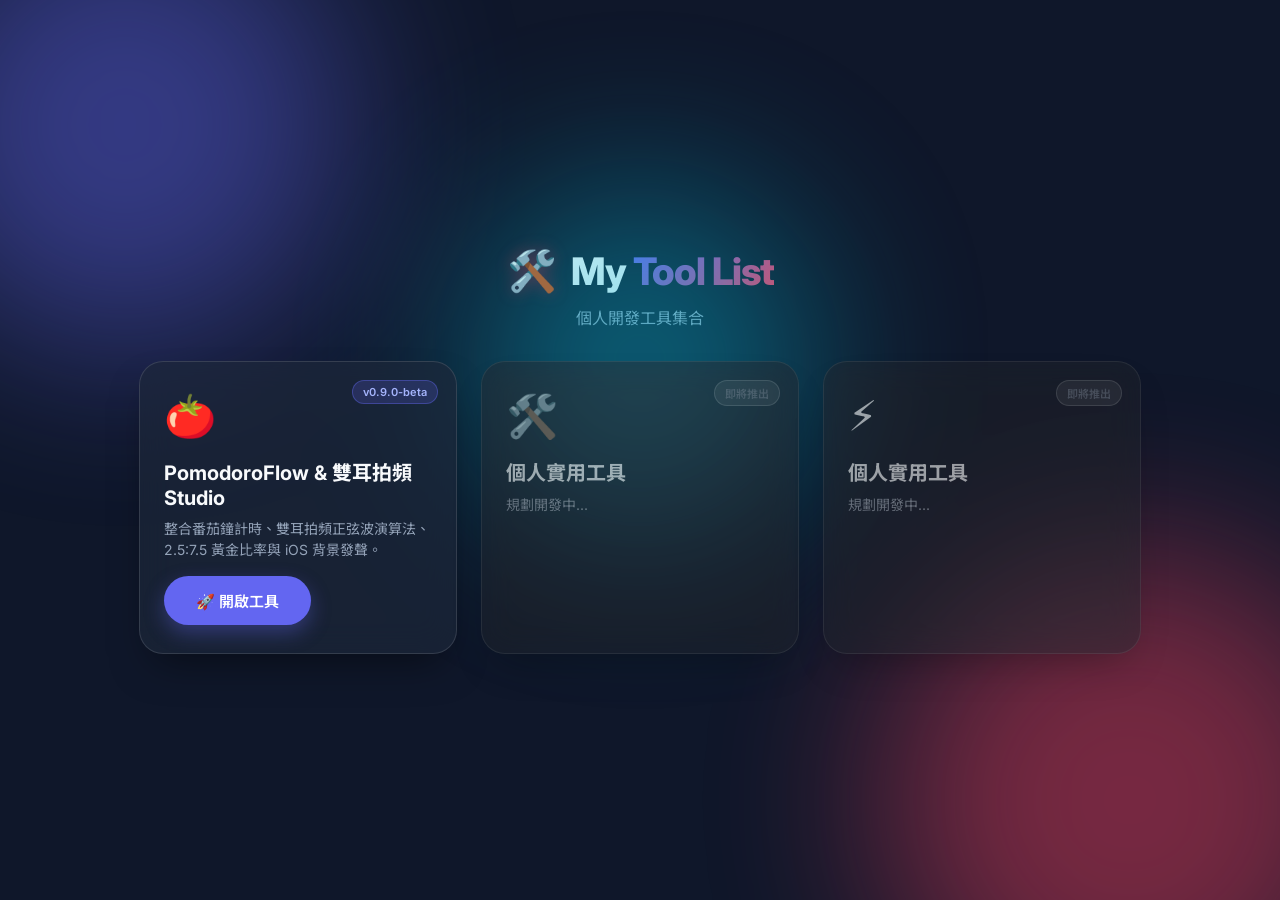
==== commit fb0bc3a9: "feat(ui): restructure IA, wall-clock timers, unified mini dock and mobile hardening (v0.9.0-beta) 資訊" ====
--- a/index.html
+++ b/index.html
@@ -34,7 +34,7 @@
     <div class="tool-grid">
       <!-- Tool Item 1: Pomodoro & Binaural Beats App -->
       <div id="openPomodoroToolCard" class="tool-card active-tool-card" title="點擊進入番茄鐘與雙耳拍頻工具">
-        <div class="tool-card-badge">v0.8.8-beta</div>
+        <div class="tool-card-badge" data-app-version>v0.9.0-beta</div>
         <div class="tool-card-icon">🍅</div>
         <div class="tool-card-info">
           <h3>PomodoroFlow & 雙耳拍頻 Studio</h3>
@@ -78,7 +78,7 @@
           <h1 class="brand-title">Pomodoro<span class="gradient-text">Flow</span></h1>
           <!-- 開發測試版本號標籤 -->
           <button id="versionBadgeBtn" class="version-badge" title="點擊查看當前測試版本資訊與進版規範">
-            <span class="beta-pulse"></span> v0.8.8-beta
+            <span class="beta-pulse"></span> <span data-app-version>v0.9.0-beta</span>
           </button>
         </div>
       
@@ -175,6 +175,20 @@
             跳過
           </button>
         </div>
+      </section>
+
+      <!-- 右側/下方：工作區（任務清單 / 音效工作室 分頁切換） -->
+      <section class="workspace-section card">
+        <nav class="workspace-tabs" id="workspaceTabs">
+          <button type="button" class="workspace-tab active" data-workspace="tasks">📋 任務清單</button>
+          <button type="button" class="workspace-tab" data-workspace="audio">
+            🎧 音效工作室
+            <span id="workspaceAudioDot" class="workspace-tab-dot hidden" title="音訊發聲中"></span>
+          </button>
+        </nav>
+
+        <!-- 工作區面板：音效工作室 -->
+        <div class="workspace-panel hidden" data-workspace-panel="audio">
 
         <!-- 離線 Web Audio 白噪音與雙耳拍頻控制器 -->
         <div class="ambient-sound-section">
@@ -182,6 +196,17 @@
             <span class="ambient-title">🎧 離線環境音 & 雙耳拍頻 (Binaural Beats)</span>
             <span id="currentAmbientLabel" class="ambient-status">已關閉</span>
           </div>
+
+          <!-- 音效工作室分頁導覽 -->
+          <div class="audio-subtab-nav" id="audioSubtabNav">
+            <button type="button" class="audio-subtab-btn active" data-audiotab="ambient">🔊 環境音</button>
+            <button type="button" class="audio-subtab-btn" data-audiotab="binaural">🧠 雙耳拍頻</button>
+            <button type="button" class="audio-subtab-btn" data-audiotab="sleep">🌙 NREM 助眠</button>
+            <button type="button" class="audio-subtab-btn" data-audiotab="timer">⏳ 定時關閉</button>
+          </div>
+
+          <!-- 分頁面板：環境音 -->
+          <div class="audio-subpanel" data-audiotab-panel="ambient">
 
           <!-- 白噪音切換 -->
           <div class="ambient-controls">
@@ -205,14 +230,18 @@
             <div class="yt-input-group">
               <input type="text" id="ytUrlInput" class="yt-url-input" value="https://youtu.be/p5BwXeU0Z1c" placeholder="貼上 YouTube 網址 (如 https://youtu.be/p5BwXeU0Z1c)">
               <button id="loadYtBtn" class="btn btn-secondary btn-small">🔗 載入 YT 音軌</button>
+              <button id="stopYtBtn" class="btn btn-secondary btn-small hidden" style="background: rgba(244, 63, 94, 0.2); border: 1px solid rgba(244, 63, 94, 0.4); color: #f43f5e;">⏹️ 停止音軌</button>
               <button id="toggleYtPlayerBtn" class="btn btn-secondary btn-small hidden">📺 展開/收合影片</button>
             </div>
             <div id="ytPlayerContainer" class="yt-player-container hidden">
               <div id="ytIframeWrapper" class="yt-iframe-wrapper"></div>
             </div>
           </div>
-
-          <hr class="divider" style="margin: 12px 0;">
+          </div>
+          <!-- /分頁面板：環境音 -->
+
+          <!-- 分頁面板：雙耳拍頻 -->
+          <div class="audio-subpanel hidden" data-audiotab-panel="binaural">
 
           <!-- 專業雙耳拍頻腦波產生器 (Binaural Beats Studio) -->
           <div class="binaural-beats-studio">
@@ -227,13 +256,13 @@
               </label>
             </div>
 
-            <!-- 5 大情境封裝模式卡片 (預設高亮 Alpha 10Hz 專注) -->
+            <!-- 1. 5 大情境封裝模式卡片 (預設高亮 Alpha 10Hz 專注) -->
             <div class="binaural-modes-grid">
               <button class="binaural-card active" data-wave="alpha">
                 <div class="card-icon">🧠</div>
                 <div class="card-info">
                   <div class="card-title">Alpha (α) 平靜專注</div>
-                  <div class="card-hz">拍頻 10 Hz | 身心平靜、高效學習（預設最佳專注頻率）</div>
+                  <div class="card-hz">拍頻 10 Hz · 基頻 200 Hz (心流黃金區)</div>
                 </div>
               </button>
 
@@ -241,7 +270,7 @@
                 <div class="card-icon">⚡</div>
                 <div class="card-info">
                   <div class="card-title">Beta (β) 高效思考</div>
-                  <div class="card-hz">拍頻 20 Hz | 邏輯分析、高度警覺</div>
+                  <div class="card-hz">拍頻 20 Hz · 基頻 400 Hz (明亮提神)</div>
                 </div>
               </button>
 
@@ -249,7 +278,7 @@
                 <div class="card-icon">🚀</div>
                 <div class="card-info">
                   <div class="card-title">Gamma (γ) 極限記憶</div>
-                  <div class="card-hz">拍頻 40 Hz | 記憶整合、敏捷衝刺</div>
+                  <div class="card-hz">拍頻 40 Hz · 基頻 400 Hz (敏捷衝刺)</div>
                 </div>
               </button>
 
@@ -257,7 +286,7 @@
                 <div class="card-icon">🎨</div>
                 <div class="card-info">
                   <div class="card-title">Theta (θ) 靈感冥想</div>
-                  <div class="card-hz">拍頻 6 Hz | 創意發想、深層放鬆</div>
+                  <div class="card-hz">拍頻 6 Hz · 基頻 150 Hz (冥想和緩)</div>
                 </div>
               </button>
 
@@ -265,115 +294,143 @@
                 <div class="card-icon">🧘</div>
                 <div class="card-info">
                   <div class="card-title">Delta (δ) 睡眠修復</div>
-                  <div class="card-hz">拍頻 2 Hz | 固定 2Hz 慢波、身體休養</div>
+                  <div class="card-hz">拍頻 2 Hz · 基頻 120 Hz (低沉安撫)</div>
                 </div>
               </button>
             </div>
 
-            <!-- 🌙 NREM 深層慢波助眠獨立實驗室方塊 (獨立控制與獨立計時器) -->
-            <div id="deepSleepStudioBlock" class="deep-sleep-studio-card">
-              <div class="ds-studio-header">
-                <div class="ds-title-group">
-                  <span class="ds-icon">🌙</span>
-                  <div>
-                    <h3 class="ds-main-title">NREM 深層慢波助眠實驗室</h3>
-                    <p class="ds-subtitle">20分鐘漸進式動態降頻 (8Hz➔5Hz➔2Hz) | 120Hz低載波 | 80% 棕色深海雷雨音</p>
-                  </div>
-                </div>
-                <span id="dsStatusBadge" class="ds-status-badge">未開始</span>
-              </div>
-
-              <!-- 獨立控制與時長選擇列 -->
-              <div class="ds-controls-bar">
-                <div class="ds-duration-selector">
-                  <span class="ds-label">助眠定時：</span>
-                  <button class="ds-duration-chip" data-mins="0.25">⚡ 15秒測試</button>
-                  <button class="ds-duration-chip" data-mins="1">🧪 1分測試</button>
-                  <button class="ds-duration-chip active" data-mins="30">30分</button>
-                  <button class="ds-duration-chip" data-mins="45">45分</button>
-                  <button class="ds-duration-chip" data-mins="60">60分</button>
-                </div>
-
-                <!-- 助眠遮罩背景音選擇 (棕色深海雷雨 / 靜謐森林雨 / YouTube客製音軌) -->
-                <div class="ds-mask-selector-row">
-                  <span class="ds-label">🎧 助眠遮罩音：</span>
-                  <button class="ds-mask-chip active" data-mask="brown" title="棕色深海雷雨音 (80% 深度遮罩)">🌊 棕色深海雷雨</button>
-                  <button class="ds-mask-chip" data-mask="forestRain" title="靜謐森林雨聲 (YT p5BwXeU0Z1c 雙層重現)">🌲 靜謐森林雨</button>
-                  <button class="ds-mask-chip" data-mask="youtube" title="搭配上方 YouTube 客製音軌/影片">📺 YouTube 音軌</button>
-                </div>
-
-                <div class="ds-action-buttons">
-                  <button id="dsStartPauseBtn" class="btn btn-primary ds-start-btn">▶️ 開始深層助眠引導</button>
-                  <button id="dsResetBtn" class="btn btn-secondary ds-reset-btn" title="中斷並重置助眠引導">🛑 中斷重置</button>
-                </div>
-              </div>
-
-              <!-- 執行中動態資訊與獨立計時面板 (預設隱藏) -->
-              <div id="dsRunInfoPanel" class="ds-run-info-panel hidden">
-                <!-- 時間數據指標 (已過時間 / 剩餘時間 / 即時腦波) -->
-                <div class="ds-timer-metrics">
-                  <div class="ds-metric-box">
-                    <span class="m-label">⏱️ 已引導時間</span>
-                    <span id="dsElapsedTimeText" class="m-value">00:00</span>
-                  </div>
-                  <div class="ds-metric-box">
-                    <span class="m-label">⏳ 剩餘總時間</span>
-                    <span id="dsRemainingTimeText" class="m-value">30:00</span>
-                  </div>
-                  <div class="ds-metric-box">
-                    <span class="m-label">📉 當前腦波拍頻</span>
-                    <span id="dsLiveHzText" class="m-value highlight">8.0 Hz</span>
-                  </div>
-                </div>
-
-                <!-- 階段降頻進度圓環與階段亮燈 -->
-                <div class="ds-curve-bar-container">
-                  <div id="dsPhaseProgressLine" class="ds-phase-progress-line" style="width: 0%;"></div>
-                  <div class="ds-curve-steps">
-                    <span id="dsStepAlpha" class="ds-step active">0-5m 8Hz (Alpha放鬆)</span>
-                    <span id="dsStepTheta" class="ds-step">5-12m 5Hz (Theta昏眠)</span>
-                    <span id="dsStepDelta" class="ds-step">12-20m 2Hz (Delta深眠)</span>
-                    <span id="dsStepSustain" class="ds-step">>20m 鎖定+3m淡出</span>
-                  </div>
-                </div>
-
-                <div class="ds-acoustic-note">
-                  🔊 120Hz 低音基頻 (活化副交感神經) | 🌊 棕色深海雷雨音 (80% 遮罩) | ⌛ 最後 3 分鐘指數級淡出關閉
-                </div>
-              </div>
-            </div>
-
-            <!-- 演算法與聽覺感官卡片 -->
-            <div class="binaural-sensory-panel">
-              <div class="sensory-row">
-                <span class="sensory-label">🎛️ 物理演算法參數：</span>
-                <span id="binauralMathText" class="sensory-value">載波 200Hz | 左耳 195.0Hz / 右耳 205.0Hz</span>
-              </div>
-              <div class="sensory-row">
-                <span class="sensory-label">🌊 感知音高與聽調：</span>
-                <span id="binauralPerceivedText" class="sensory-value">感知音高 200Hz（呈現 10Hz 脈搏起伏與頭腦中央相位移動感）</span>
-              </div>
-              <div class="sensory-row">
-                <span class="sensory-label">⚖️ 聲學防疲勞黃金比率：</span>
-                <span id="binauralRatioText" class="sensory-value">純拍頻 25% : 粉紅遮罩音 75%（舒適防耳疲勞、維持腦波同步）</span>
-              </div>
-            </div>
-
-            <!-- 音量與防刺耳遮罩設定 -->
+            <!-- 常用控制：音量 -->
             <div class="binaural-controls-row">
+              <div class="binaural-volume-box">
+                <span class="vol-label">🔊 音量: <span id="binauralVolVal">25</span>%</span>
+                <input type="range" id="binauralVolSlider" min="0" max="100" value="25" title="雙耳拍頻主音量">
+              </div>
+            </div>
+
+            <!-- 進階設定：基頻載波、防聽覺疲勞遮罩、聲學數據面板（預設收合） -->
+            <button type="button" id="binauralAdvancedToggle" class="audio-advanced-toggle" aria-expanded="false">
+              <span class="adv-toggle-arrow">▸</span> 進階設定：基頻載波、防聽覺疲勞遮罩、聲學數據面板
+            </button>
+            <div id="binauralAdvancedPanel" class="binaural-advanced-panel hidden">
+              <div class="carrier-freq-box">
+                <span class="carrier-label">🎼 基頻載波:</span>
+                <select id="carrierFreqSelect" class="carrier-select" title="基頻決定音高聽感與大腦腦幹相位鎖定解碼效率（硬性限制於 100Hz - 400Hz 黃金感應區間）">
+                  <option value="120">🌙 120 Hz (低沉安撫 - Delta/助眠)</option>
+                  <option value="150">🧘 150 Hz (和緩冥想 - Theta/靈感)</option>
+                  <option value="200" selected>🧠 200 Hz (黃金專注 - Alpha/預設)</option>
+                  <option value="300">🎻 300 Hz (大提琴中音 - 流暢思緒)</option>
+                  <option value="400">⚡ 400 Hz (明亮提神 - Beta/Gamma)</option>
+                </select>
+              </div>
+
               <label class="checkbox-label comfort-masking-label" title="開啟柔和自然粉紅噪音，避免單純正弦波造成聽覺疲勞">
                 <input type="checkbox" id="comfortMaskingToggle" checked>
-                <span>🌿 開啟防聽覺疲勞柔和遮罩 (Pink Noise)</span>
+                <span>🌿 防聽覺疲勞柔和遮罩 (Pink Noise)</span>
               </label>
 
-              <div class="binaural-volume-box">
-                <span class="vol-label">拍頻音量: <span id="binauralVolVal">25</span>%</span>
-                <input type="range" id="binauralVolSlider" min="0" max="100" value="25" title="雙耳拍頻主音量">
-              </div>
-            </div>
-          </div>
-
-          <hr class="divider" style="margin: 12px 0;">
+              <!-- 實時物理聲學數據面板 (3-Column Metrics Dashboard) -->
+              <div class="binaural-sensory-panel">
+                <div class="sensory-grid">
+                  <div class="sensory-card">
+                    <span class="sensory-card-title">🎛️ 物理聲學運算</span>
+                    <span id="binauralMathText" class="sensory-card-val">載波 200Hz | 左耳 195.0Hz / 右耳 205.0Hz (Δf = 10Hz)</span>
+                  </div>
+                  <div class="sensory-card">
+                    <span class="sensory-card-title">🌊 聽感與腦幹相位</span>
+                    <span id="binauralPerceivedText" class="sensory-card-val">感知音高 200Hz（10Hz 脈動 Tremolo + 相位鎖定）</span>
+                  </div>
+                  <div class="sensory-card">
+                    <span class="sensory-card-title">⚖️ 防耳疲勞黃金比</span>
+                    <span id="binauralRatioText" class="sensory-card-val">純拍頻 25% : 粉紅遮罩音 75%</span>
+                  </div>
+                </div>
+              </div>
+            </div>
+          </div>
+          </div>
+          <!-- /分頁面板：雙耳拍頻 -->
+
+          <!-- 分頁面板：NREM 助眠 -->
+          <div class="audio-subpanel hidden" data-audiotab-panel="sleep">
+
+          <!-- 🌙 NREM 深層慢波助眠獨立實驗室 (獨立下方專屬區域) -->
+          <div id="deepSleepStudioBlock" class="deep-sleep-studio-card">
+            <div class="ds-studio-header">
+              <div class="ds-title-group">
+                <span class="ds-icon">🌙</span>
+                <div>
+                  <h3 class="ds-main-title">NREM 深層慢波助眠實驗室</h3>
+                  <p class="ds-subtitle">20分鐘漸進式動態降頻 (8Hz➔5Hz➔2Hz) | 120Hz低載波 | 80% 棕色深海雷雨音</p>
+                </div>
+              </div>
+              <span id="dsStatusBadge" class="ds-status-badge">未開始</span>
+            </div>
+
+            <!-- 獨立控制與時長選擇列 -->
+            <div class="ds-controls-bar">
+              <div class="ds-duration-selector">
+                <span class="ds-label">助眠定時：</span>
+                <button class="ds-duration-chip" data-mins="0.25">⚡ 15秒測試</button>
+                <button class="ds-duration-chip" data-mins="1">🧪 1分測試</button>
+                <button class="ds-duration-chip active" data-mins="30">30分</button>
+                <button class="ds-duration-chip" data-mins="45">45分</button>
+                <button class="ds-duration-chip" data-mins="60">60分</button>
+              </div>
+
+              <!-- 助眠遮罩背景音選擇 (棕色深海雷雨 / 靜謐森林雨 / YouTube客製音軌 / 關閉遮罩純拍頻) -->
+              <div class="ds-mask-selector-row">
+                <span class="ds-label">🎧 助眠遮罩音：</span>
+                <button class="ds-mask-chip active" data-mask="brown" title="棕色深海雷雨音 (80% 深度遮罩)">🌊 棕色深海雷雨</button>
+                <button class="ds-mask-chip" data-mask="forestRain" title="靜謐森林雨聲 (YT p5BwXeU0Z1c 雙層重現)">🌲 靜謐森林雨</button>
+                <button class="ds-mask-chip" data-mask="youtube" title="搭配上方 YouTube 客製音軌/影片">📺 YouTube 音軌</button>
+                <button class="ds-mask-chip" data-mask="none" title="關閉背景遮罩音 (僅聽純雙耳拍頻)">🚫 關閉遮罩 (純拍頻)</button>
+              </div>
+
+              <div class="ds-action-buttons">
+                <button id="dsStartPauseBtn" class="btn btn-primary ds-start-btn">▶️ 開始深層助眠引導</button>
+                <button id="dsResetBtn" class="btn btn-secondary ds-reset-btn" title="中斷並重置助眠引導">🛑 中斷重置</button>
+              </div>
+            </div>
+
+            <!-- 執行中動態資訊與獨立計時面板 (預設隱藏) -->
+            <div id="dsRunInfoPanel" class="ds-run-info-panel hidden">
+              <!-- 時間數據指標 (已過時間 / 剩餘時間 / 即時腦波) -->
+              <div class="ds-timer-metrics">
+                <div class="ds-metric-box">
+                  <span class="m-label">⏱️ 已引導時間</span>
+                  <span id="dsElapsedTimeText" class="m-value">00:00</span>
+                </div>
+                <div class="ds-metric-box">
+                  <span class="m-label">⏳ 剩餘總時間</span>
+                  <span id="dsRemainingTimeText" class="m-value">30:00</span>
+                </div>
+                <div class="ds-metric-box">
+                  <span class="m-label">📉 當前腦波拍頻</span>
+                  <span id="dsLiveHzText" class="m-value highlight">8.0 Hz</span>
+                </div>
+              </div>
+
+              <!-- 階段降頻進度圓環與階段亮燈 -->
+              <div class="ds-curve-bar-container">
+                <div id="dsPhaseProgressLine" class="ds-phase-progress-line" style="width: 0%;"></div>
+                <div class="ds-curve-steps">
+                  <span id="dsStepAlpha" class="ds-step active">0-5m 8Hz (Alpha放鬆)</span>
+                  <span id="dsStepTheta" class="ds-step">5-12m 5Hz (Theta昏眠)</span>
+                  <span id="dsStepDelta" class="ds-step">12-20m 2Hz (Delta深眠)</span>
+                  <span id="dsStepSustain" class="ds-step">>20m 鎖定+3m淡出</span>
+                </div>
+              </div>
+
+              <div class="ds-acoustic-note">
+                🔊 120Hz 低音基頻 (活化副交感神經) | 🌊 棕色深海雷雨音 (80% 遮罩) | ⌛ 最後 3 分鐘指數級淡出關閉
+              </div>
+            </div>
+          </div>
+          </div>
+          <!-- /分頁面板：NREM 助眠 -->
+
+          <!-- 分頁面板：定時關閉 -->
+          <div class="audio-subpanel hidden" data-audiotab-panel="timer">
 
           <!-- 音效定時關閉倒數計時器 (精確到秒) -->
           <div class="sound-sleep-timer-studio">
@@ -409,11 +466,14 @@
               <div id="sleepTimerCountdownText" class="sleep-countdown-text hidden">倒數剩餘：15:00</div>
             </div>
           </div>
-        </div>
-      </section>
-
-      <!-- 右側/下方：任務管理區 -->
-      <section class="tasks-section card">
+          </div>
+          <!-- /分頁面板：定時關閉 -->
+        </div>
+        </div>
+        <!-- /工作區面板：音效工作室 -->
+
+        <!-- 工作區面板：任務清單 -->
+        <div class="workspace-panel" data-workspace-panel="tasks">
         <div class="section-header">
           <h2>📋 專注任務清單</h2>
           <button id="addTaskBtn" class="btn btn-small btn-primary">
@@ -445,6 +505,8 @@
             <div id="dailyGoalProgressBar" class="progress-bar-fill" style="width: 0%;"></div>
           </div>
         </div>
+        </div>
+        <!-- /工作區面板：任務清單 -->
       </section>
     </main>
 
@@ -624,8 +686,8 @@
         <div class="modal-body">
           <div class="version-status-card">
             <div class="v-tag">當前狀態：開發測試版 (Public Beta)</div>
-            <div class="v-num">v0.8.8-beta</div>
-            <div class="v-desc">本版本全新加入 YouTube 客製音軌/背景遮罩載入面板、100% 離線靜謐森林雨與深棕音（YT p5BwXeU0Z1c 聲學重現），並於 NREM 助眠實驗室新增 3 大助眠遮罩音軌切換晶片（棕色深海雷雨 / 靜謐森林雨 / YouTube 客製音軌）。</div>
+            <div class="v-num" data-app-version>v0.9.0-beta</div>
+            <div class="v-desc">本版本重構資訊架構（音效工作室分頁化、計時器獨立、迷你控制台合併）、將三組計時器改為時間戳錨定以支援手機鎖屏、修補匯入備份的 XSS 風險，並完成手機端觸控與版面強化。</div>
           </div>
 
           <hr class="divider">
@@ -638,11 +700,11 @@
             </div>
             <div class="rule-item">
               <span class="rule-badge minor">MINOR 次版本</span>
-              <span class="rule-text"><strong>v0.9.0</strong>：新增重大功能模組（如：新音效產生器、語音提示、行事曆同步）。</span>
+              <span class="rule-text"><strong>v0.9.0</strong>（當前）：資訊架構重構、時間戳錨定計時引擎、迷你控制台重新設計與手機端支援。</span>
             </div>
             <div class="rule-item">
               <span class="rule-badge patch">PATCH 修補號</span>
-              <span class="rule-text"><strong>v0.8.8</strong>：YouTube 客製音軌載入、森林雨深棕音離線合成、NREM 助眠 3 大遮罩音軌切換。</span>
+              <span class="rule-text"><strong>v0.9.1</strong>：後續 Bug 修復、CSS 響應式微調與音量參數校正。</span>
             </div>
             <div class="rule-item">
               <span class="rule-badge stage">STAGE 階段標籤</span>
@@ -672,29 +734,25 @@
   </div> <!-- Close .app-container -->
 </div> <!-- Close #pomodoroAppView -->
 
-  <!-- 迷你懸浮小方塊 (返回 My Tool List 主介面時右下角背景執行微型顯示) -->
-  <div id="miniFloatingWidget" class="mini-floating-widget hidden" title="點擊返回番茄鐘與雙耳拍頻工具頁面">
-    <div class="mini-widget-pulse"></div>
-    <span id="miniWidgetIcon" class="mini-widget-icon">🍅</span>
-    <div class="mini-widget-info">
-      <div id="miniWidgetStatusText" class="mini-widget-status">🎯 專注 25:00</div>
-      <div id="miniWidgetSubText" class="mini-widget-sub">背景持續執行中</div>
-    </div>
-    <button id="miniWidgetPlayPauseBtn" class="btn-mini-play" title="快速暫停/繼續">▶️</button>
-  </div>
-
-  <!-- 左下角倒數計時進度與音效發聲資訊列 -->
-  <div id="miniFloatingLeftBar" class="mini-floating-left-bar hidden" title="點擊返回番茄鐘與雙耳拍頻工具頁面">
-    <div class="mini-progress-ring-wrapper">
-      <svg class="mini-ring-svg" viewBox="0 0 36 36">
-        <path class="mini-ring-bg" d="M18 2.0845 a 15.9155 15.9155 0 0 1 0 31.831 a 15.9155 15.9155 0 0 1 0 -31.831" />
-        <path id="miniRingProgress" class="mini-ring-progress" stroke-dasharray="0, 100" d="M18 2.0845 a 15.9155 15.9155 0 0 1 0 31.831 a 15.9155 15.9155 0 0 1 0 -31.831" />
-      </svg>
-      <span id="miniProgressPctText" class="mini-progress-pct">0%</span>
-    </div>
-    <div class="mini-left-info">
-      <div id="miniLeftTitleText" class="mini-left-title">🎯 專注 25:00</div>
-      <div id="miniLeftAudioText" class="mini-left-audio">🧠 Alpha (α) 10Hz 拍頻發聲中</div>
+  <!-- 背景執行迷你控制台 (工具列表頁右下角，計時與音效合併為單一面板) -->
+  <div id="miniFloatingWidget" class="mini-dock hidden" role="region" aria-label="背景執行狀態">
+    <button id="miniWidgetOpenBtn" class="mini-dock-open" title="返回番茄鐘與雙耳拍頻工具">
+      <span class="mini-ring-wrapper">
+        <svg class="mini-ring-svg" viewBox="0 0 36 36" aria-hidden="true">
+          <path class="mini-ring-bg" d="M18 2.0845 a 15.9155 15.9155 0 0 1 0 31.831 a 15.9155 15.9155 0 0 1 0 -31.831" />
+          <path id="miniRingProgress" class="mini-ring-progress" stroke-dasharray="0, 100" d="M18 2.0845 a 15.9155 15.9155 0 0 1 0 31.831 a 15.9155 15.9155 0 0 1 0 -31.831" />
+        </svg>
+        <span id="miniWidgetIcon" class="mini-ring-icon">🍅</span>
+      </span>
+      <span class="mini-dock-info">
+        <span id="miniWidgetStatusText" class="mini-dock-status">🎯 專注 25:00</span>
+        <span id="miniWidgetSubText" class="mini-dock-sub">背景持續執行中</span>
+      </span>
+    </button>
+
+    <div class="mini-dock-actions">
+      <button id="miniWidgetPlayPauseBtn" class="mini-dock-btn hidden" title="暫停" aria-label="暫停">⏸️</button>
+      <button id="miniWidgetAudioBtn" class="mini-dock-btn hidden" title="關閉所有音效" aria-label="關閉所有音效">🔇</button>
     </div>
   </div>
 
--- a/styles.css
+++ b/styles.css
@@ -103,6 +103,19 @@
   display: none !important;
 }
 
+/* On touch devices a tap leaves :hover latched until you tap elsewhere, so
+   lifted/scaled cards stay stuck. Neutralise the transform-based ones. */
+@media (hover: none) {
+  .tool-card:hover,
+  .mini-dock:hover,
+  .mini-dock-btn:hover,
+  .btn:hover,
+  .binaural-card:hover,
+  .task-item:hover {
+    transform: none;
+  }
+}
+
 /* 3. Ambient Background Orbs Animation */
 .app-background {
   position: fixed;
@@ -154,11 +167,20 @@
 }
 
 /* 4. App Container & Layout */
+/* Direct flex items of <body>. Their default min-width: auto pins them to the
+   widest descendant, which is what pushed the page sideways on phones. */
+#pomodoroAppView,
+#toolListView {
+  width: 100%;
+  min-width: 0;
+}
+
 .app-container {
   position: relative;
   z-index: 1;
   width: 100%;
   max-width: 1120px;
+  min-width: 0;
   padding: 24px;
   display: flex;
   flex-direction: column;
@@ -294,173 +316,160 @@
 }
 
 /* --------------------------------------------------------------------------
-   Mini Floating Widget (迷你懸浮小方塊)
+   Mini Dock (背景執行迷你控制台 — 計時進度與音效狀態合併為單一面板)
    -------------------------------------------------------------------------- */
-.mini-floating-widget {
+.mini-dock {
   position: fixed;
   bottom: 24px;
   right: 24px;
   z-index: 990;
-  background: rgba(18, 18, 24, 0.85);
+  max-width: min(360px, calc(100vw - 32px));
+  background: rgba(18, 18, 24, 0.88);
   backdrop-filter: blur(16px);
   -webkit-backdrop-filter: blur(16px);
-  border: 1.5px solid var(--accent-primary);
+  border: 1px solid var(--bg-card-border);
   border-radius: var(--radius-lg);
-  padding: 12px 18px;
-  display: flex;
-  align-items: center;
-  gap: 14px;
-  box-shadow: 0 10px 32px rgba(0, 0, 0, 0.5), 0 0 20px var(--accent-glow);
-  cursor: pointer;
-  transition: all 0.3s cubic-bezier(0.34, 1.56, 0.64, 1);
-  animation: slideUpWidget 0.4s cubic-bezier(0.34, 1.56, 0.64, 1);
+  padding: 8px 10px 8px 8px;
+  display: flex;
+  align-items: center;
+  gap: 6px;
+  box-shadow: 0 10px 32px rgba(0, 0, 0, 0.5);
+  animation: slideUpWidget 0.35s cubic-bezier(0.34, 1.56, 0.64, 1);
 }
 
 @keyframes slideUpWidget {
-  from { opacity: 0; transform: translateY(30px) scale(0.9); }
+  from { opacity: 0; transform: translateY(24px) scale(0.94); }
   to { opacity: 1; transform: translateY(0) scale(1); }
 }
 
-.mini-floating-widget:hover {
-  transform: translateY(-4px) scale(1.03);
-  box-shadow: 0 14px 40px rgba(0, 0, 0, 0.6), 0 0 28px var(--accent-glow);
-}
-
-.mini-widget-pulse {
-  width: 10px;
-  height: 10px;
-  border-radius: 50%;
-  background: var(--accent-primary);
-  box-shadow: 0 0 10px var(--accent-primary);
-  animation: pulse 1.5s infinite;
-}
-
-.mini-widget-icon {
-  font-size: 24px;
-}
-
-.mini-widget-info {
-  display: flex;
-  flex-direction: column;
-}
-
-.mini-widget-status {
-  font-size: 15px;
-  font-weight: 700;
-  color: var(--text-primary);
-  font-variant-numeric: tabular-nums;
-}
-
-.mini-widget-sub {
-  font-size: 11px;
-  color: var(--text-muted);
-}
-
-.btn-mini-play {
-  background: rgba(255, 255, 255, 0.12);
-  border: 1px solid var(--bg-card-border);
-  color: var(--text-primary);
-  width: 34px;
-  height: 34px;
-  border-radius: 50%;
+/* The whole info block is the "return to app" target; controls sit outside it
+   so a tap on a button can never be mistaken for a navigation. */
+.mini-dock-open {
+  flex: 1;
+  min-width: 0;
+  display: flex;
+  align-items: center;
+  gap: 11px;
+  background: transparent;
+  border: none;
+  padding: 4px 6px;
+  border-radius: var(--radius-md);
+  cursor: pointer;
+  text-align: left;
+  transition: var(--transition);
+}
+
+.mini-dock-open:hover {
+  background: rgba(255, 255, 255, 0.07);
+}
+
+.mini-ring-wrapper {
+  position: relative;
+  width: 40px;
+  height: 40px;
+  flex-shrink: 0;
   display: flex;
   align-items: center;
   justify-content: center;
-  font-size: 14px;
-  cursor: pointer;
-  transition: var(--transition);
-}
-
-.btn-mini-play:hover {
-  background: var(--accent-primary);
-  color: #fff;
-  transform: scale(1.1);
-}
-
-/* --------------------------------------------------------------------------
-   Mini Floating Left Bar (左下角倒數計時進度與音效資訊面板)
-   -------------------------------------------------------------------------- */
-.mini-floating-left-bar {
-  position: fixed;
-  bottom: 24px;
-  left: 24px;
-  z-index: 990;
-  background: rgba(18, 18, 24, 0.85);
-  backdrop-filter: blur(16px);
-  -webkit-backdrop-filter: blur(16px);
-  border: 1.5px solid var(--accent-primary);
-  border-radius: var(--radius-lg);
-  padding: 10px 16px;
-  display: flex;
-  align-items: center;
-  gap: 12px;
-  box-shadow: 0 10px 32px rgba(0, 0, 0, 0.5), 0 0 20px var(--accent-glow);
-  cursor: pointer;
-  transition: all 0.3s cubic-bezier(0.34, 1.56, 0.64, 1);
-  animation: slideUpWidget 0.4s cubic-bezier(0.34, 1.56, 0.64, 1);
-}
-
-.mini-floating-left-bar:hover {
-  transform: translateY(-4px) scale(1.03);
-  box-shadow: 0 14px 40px rgba(0, 0, 0, 0.6), 0 0 28px var(--accent-glow);
-}
-
-.mini-progress-ring-wrapper {
-  position: relative;
-  width: 38px;
-  height: 38px;
-  display: flex;
-  align-items: center;
-  justify-content: center;
 }
 
 .mini-ring-svg {
-  width: 38px;
-  height: 38px;
+  width: 40px;
+  height: 40px;
   transform: rotate(-90deg);
 }
 
 .mini-ring-bg {
   fill: none;
-  stroke: rgba(255, 255, 255, 0.1);
-  stroke-width: 3.8;
+  stroke: rgba(255, 255, 255, 0.12);
+  stroke-width: 3.4;
 }
 
 .mini-ring-progress {
   fill: none;
   stroke: var(--accent-primary);
-  stroke-width: 3.8;
+  stroke-width: 3.4;
   stroke-linecap: round;
   transition: stroke-dasharray 0.3s ease;
 }
 
-.mini-progress-pct {
+.mini-ring-icon {
   position: absolute;
-  font-size: 10px;
-  font-weight: 700;
-  color: var(--text-primary);
-}
-
-.mini-left-info {
+  font-size: 16px;
+  line-height: 1;
+}
+
+.mini-dock-info {
   display: flex;
   flex-direction: column;
   gap: 2px;
-}
-
-.mini-left-title {
+  min-width: 0;
+}
+
+.mini-dock-status {
   font-size: 14px;
   font-weight: 700;
   color: var(--text-primary);
   font-variant-numeric: tabular-nums;
-}
-
-.mini-left-audio {
-  font-size: 11px;
-  color: var(--accent-primary);
-  max-width: 220px;
   white-space: nowrap;
   overflow: hidden;
   text-overflow: ellipsis;
+}
+
+.mini-dock-sub {
+  font-size: 11px;
+  color: var(--text-muted);
+  white-space: nowrap;
+  overflow: hidden;
+  text-overflow: ellipsis;
+}
+
+.mini-dock-actions {
+  display: flex;
+  align-items: center;
+  gap: 6px;
+  flex-shrink: 0;
+}
+
+.mini-dock-btn {
+  background: rgba(255, 255, 255, 0.1);
+  border: 1px solid var(--bg-card-border);
+  color: var(--text-primary);
+  width: 36px;
+  height: 36px;
+  border-radius: 50%;
+  display: flex;
+  align-items: center;
+  justify-content: center;
+  font-size: 15px;
+  cursor: pointer;
+  transition: var(--transition);
+}
+
+.mini-dock-btn:hover {
+  background: var(--accent-primary);
+  transform: scale(1.08);
+}
+
+.mini-dock-btn.hidden {
+  display: none;
+}
+
+@media (max-width: 600px) {
+  .mini-dock {
+    left: 12px;
+    right: 12px;
+    /* Clear the iPhone home indicator so the controls stay tappable. */
+    bottom: calc(12px + env(safe-area-inset-bottom));
+    max-width: none;
+  }
+
+  /* 44px is the minimum reliable touch target. */
+  .mini-dock-btn {
+    width: 44px;
+    height: 44px;
+    font-size: 17px;
+  }
 }
 
 .app-header {
@@ -612,15 +621,17 @@
 }
 
 /* Main Grid Layout */
+/* minmax(0, 1fr) — a bare 1fr defaults to min-width: auto, letting wide
+   children stretch the column past the viewport instead of shrinking. */
 .main-content {
   display: grid;
-  grid-template-columns: 1fr 1fr;
+  grid-template-columns: minmax(0, 1fr) minmax(0, 1fr);
   gap: 24px;
 }
 
 @media (max-width: 900px) {
   .main-content {
-    grid-template-columns: 1fr;
+    grid-template-columns: minmax(0, 1fr);
   }
 }
 
@@ -642,6 +653,25 @@
 .timer-section {
   align-items: center;
   text-align: center;
+  min-width: 0;
+}
+
+/* Keep the countdown pinned while the workspace column scrolls */
+@media (min-width: 901px) {
+  .timer-section {
+    position: sticky;
+    top: 24px;
+    align-self: start;
+  }
+}
+
+/* The workspace card already supplies the surface — drop the nested box-in-a-box */
+.workspace-panel .ambient-sound-section {
+  background: transparent;
+  border: none;
+  border-radius: 0;
+  padding: 0;
+  text-align: left;
 }
 
 .mode-tabs {
@@ -904,6 +934,44 @@
   flex: 1;
   accent-color: var(--accent-primary);
   cursor: pointer;
+}
+
+/* Audio Studio Sub-Tabs (環境音 / 雙耳拍頻 / NREM 助眠 / 定時關閉) */
+.audio-subtab-nav {
+  display: flex;
+  flex-wrap: wrap;
+  gap: 6px;
+  margin-top: 4px;
+}
+
+.audio-subtab-btn {
+  background: rgba(255, 255, 255, 0.05);
+  border: 1px solid var(--bg-card-border);
+  color: var(--text-secondary);
+  padding: 6px 12px;
+  border-radius: var(--radius-sm);
+  font-size: 12px;
+  font-weight: 600;
+  cursor: pointer;
+  transition: var(--transition);
+}
+
+.audio-subtab-btn:hover {
+  background: rgba(255, 255, 255, 0.12);
+  color: var(--text-primary);
+}
+
+.audio-subtab-btn.active {
+  background: var(--accent-primary);
+  color: #fff;
+  border-color: var(--accent-primary);
+}
+
+.audio-subpanel {
+  margin-top: 12px;
+  display: flex;
+  flex-direction: column;
+  gap: 12px;
 }
 
 /* Binaural Beats Studio Styles */
@@ -1379,30 +1447,41 @@
 }
 
 .binaural-sensory-panel {
-  background: rgba(0, 0, 0, 0.35);
+  background: rgba(0, 0, 0, 0.3);
   border: 1px solid var(--bg-card-border);
   border-radius: var(--radius-md);
-  padding: 12px 14px;
-  display: flex;
-  flex-direction: column;
-  gap: 6px;
-}
-
-.sensory-row {
+  padding: 10px 12px;
+  margin-top: 8px;
+}
+
+.sensory-grid {
+  display: grid;
+  grid-template-columns: repeat(3, 1fr);
+  gap: 10px;
+}
+
+.sensory-card {
+  background: rgba(15, 23, 42, 0.65);
+  border: 1px solid rgba(255, 255, 255, 0.08);
+  border-radius: var(--radius-sm);
+  padding: 8px 10px;
+  display: flex;
+  flex-direction: column;
+  gap: 4px;
+}
+
+.sensory-card-title {
   font-size: 11px;
-  display: flex;
-  flex-wrap: wrap;
-  gap: 4px;
-}
-
-.sensory-label {
+  font-weight: 600;
   color: var(--text-muted);
-  font-weight: 600;
-}
-
-.sensory-value {
+}
+
+.sensory-card-val {
+  font-size: 12px;
+  font-weight: 600;
   color: var(--accent-primary);
-  font-weight: 600;
+  line-height: 1.3;
+  font-variant-numeric: tabular-nums;
 }
 
 .binaural-controls-row {
@@ -1413,6 +1492,41 @@
   margin-top: 4px;
 }
 
+.carrier-freq-box {
+  display: flex;
+  align-items: center;
+  gap: 6px;
+  background: rgba(0, 0, 0, 0.25);
+  border: 1px solid var(--bg-card-border);
+  padding: 4px 10px;
+  border-radius: var(--radius-sm);
+}
+
+.carrier-label {
+  font-size: 12px;
+  font-weight: 600;
+  color: var(--text-secondary);
+  white-space: nowrap;
+}
+
+.carrier-select {
+  background: rgba(255, 255, 255, 0.08);
+  border: 1px solid rgba(255, 255, 255, 0.15);
+  color: var(--accent-primary);
+  border-radius: 6px;
+  padding: 3px 8px;
+  font-size: 12px;
+  font-weight: 600;
+  cursor: pointer;
+  outline: none;
+  transition: var(--transition);
+}
+
+.carrier-select:hover, .carrier-select:focus {
+  border-color: var(--accent-primary);
+  background: rgba(255, 255, 255, 0.12);
+}
+
 .comfort-masking-label {
   font-size: 12px;
   color: var(--text-secondary);
@@ -1435,6 +1549,45 @@
   accent-color: var(--accent-primary);
   cursor: pointer;
   width: 100px;
+}
+
+/* Binaural Advanced Settings Disclosure (基頻載波 / 遮罩 / 聲學數據，預設收合) */
+.audio-advanced-toggle {
+  display: flex;
+  align-items: center;
+  gap: 6px;
+  width: 100%;
+  background: transparent;
+  border: 1px dashed var(--bg-card-border);
+  color: var(--text-secondary);
+  padding: 6px 10px;
+  border-radius: var(--radius-sm);
+  font-size: 12px;
+  font-weight: 600;
+  cursor: pointer;
+  text-align: left;
+  transition: var(--transition);
+}
+
+.audio-advanced-toggle:hover {
+  color: var(--text-primary);
+  border-color: var(--accent-primary);
+}
+
+.adv-toggle-arrow {
+  display: inline-block;
+  transition: transform 0.2s ease;
+}
+
+.audio-advanced-toggle[aria-expanded="true"] .adv-toggle-arrow {
+  transform: rotate(90deg);
+}
+
+.binaural-advanced-panel {
+  display: flex;
+  flex-direction: column;
+  gap: 10px;
+  padding-top: 4px;
 }
 
 /* Sound Sleep Timer Styles */
@@ -1545,6 +1698,72 @@
 /* 7. Tasks Section */
 .tasks-section {
   justify-content: flex-start;
+}
+
+/* Workspace Section (任務清單 / 音效工作室 分頁共用右欄) */
+.workspace-section {
+  justify-content: flex-start;
+  gap: 20px;
+  min-width: 0;
+}
+
+.workspace-tabs {
+  display: flex;
+  gap: 6px;
+  background: rgba(0, 0, 0, 0.2);
+  padding: 5px;
+  border-radius: var(--radius-full);
+  border: 1px solid var(--bg-card-border);
+}
+
+.workspace-tab {
+  flex: 1;
+  display: flex;
+  align-items: center;
+  justify-content: center;
+  gap: 6px;
+  background: transparent;
+  border: none;
+  color: var(--text-secondary);
+  padding: 9px 12px;
+  border-radius: var(--radius-full);
+  font-size: 14px;
+  font-weight: 600;
+  cursor: pointer;
+  transition: var(--transition);
+  white-space: nowrap;
+}
+
+.workspace-tab:hover {
+  color: var(--text-primary);
+}
+
+.workspace-tab.active {
+  background: var(--accent-primary);
+  color: #fff;
+  box-shadow: 0 0 12px var(--accent-glow);
+}
+
+/* 音效發聲中的呼吸指示點，切到任務分頁時仍看得到聲音正在播放 */
+.workspace-tab-dot {
+  width: 7px;
+  height: 7px;
+  border-radius: 50%;
+  background: #10b981;
+  box-shadow: 0 0 6px #10b981;
+  animation: pulse-dot 1.8s ease-in-out infinite;
+}
+
+@keyframes pulse-dot {
+  0%, 100% { opacity: 1; transform: scale(1); }
+  50% { opacity: 0.35; transform: scale(0.75); }
+}
+
+.workspace-panel {
+  display: flex;
+  flex-direction: column;
+  gap: 20px;
+  min-width: 0;
 }
 
 .section-header {
@@ -2001,6 +2220,51 @@
 }
 
 @media (max-width: 600px) {
+  /* iOS Safari zooms the whole page whenever a focused field is under 16px.
+     Needs to out-specify the per-component sizes (.carrier-select etc). */
+  .app-container input[type="text"],
+  .app-container input[type="number"],
+  .app-container textarea,
+  .app-container select,
+  .modal-card input,
+  .modal-card select,
+  .icon-select,
+  .carrier-select,
+  .yt-url-input {
+    font-size: 16px;
+  }
+
+  /* Touch targets. The edit/delete pair was 26x25 and side by side, which
+     made mis-tapping 刪除 while aiming for 編輯 far too easy. */
+  .action-btn {
+    min-width: 40px;
+    min-height: 40px;
+    font-size: 16px;
+  }
+
+  .task-actions {
+    gap: 10px;
+  }
+
+  .task-checkbox {
+    width: 22px;
+    height: 22px;
+    flex-shrink: 0;
+  }
+
+  .filter-chip,
+  .ambient-btn,
+  .audio-subtab-btn,
+  .preset-chip,
+  .ds-duration-chip,
+  .ds-mask-chip {
+    min-height: 40px;
+  }
+
+  .workspace-tab {
+    min-height: 44px;
+  }
+
   .app-container {
     padding: 12px 12px calc(12px + env(safe-area-inset-bottom));
     gap: 16px;
@@ -2012,6 +2276,15 @@
     gap: 10px;
   }
 
+  /* .brand is a single non-wrapping row ~410px wide — the sole cause of
+     horizontal scroll on phones. Let it wrap instead of pushing the page. */
+  .brand {
+    flex-wrap: wrap;
+    justify-content: center;
+    width: 100%;
+    row-gap: 8px;
+  }
+
   .brand-title {
     font-size: 20px;
   }
@@ -2019,7 +2292,8 @@
   .header-actions {
     gap: 8px;
     width: 100%;
-    justify-content: space-between;
+    justify-content: center;
+    flex-wrap: wrap;
   }
 
   .streak-badge {
@@ -2132,9 +2406,10 @@
   }
 
   .time-input-group input[type="number"] {
-    width: 52px;
-    padding: 6px;
-    font-size: 14px;
+    width: 62px;
+    padding: 8px 6px;
+    /* 16px: anything smaller makes iOS zoom the page on focus. */
+    font-size: 16px;
   }
 
   .sleep-preset-chips {
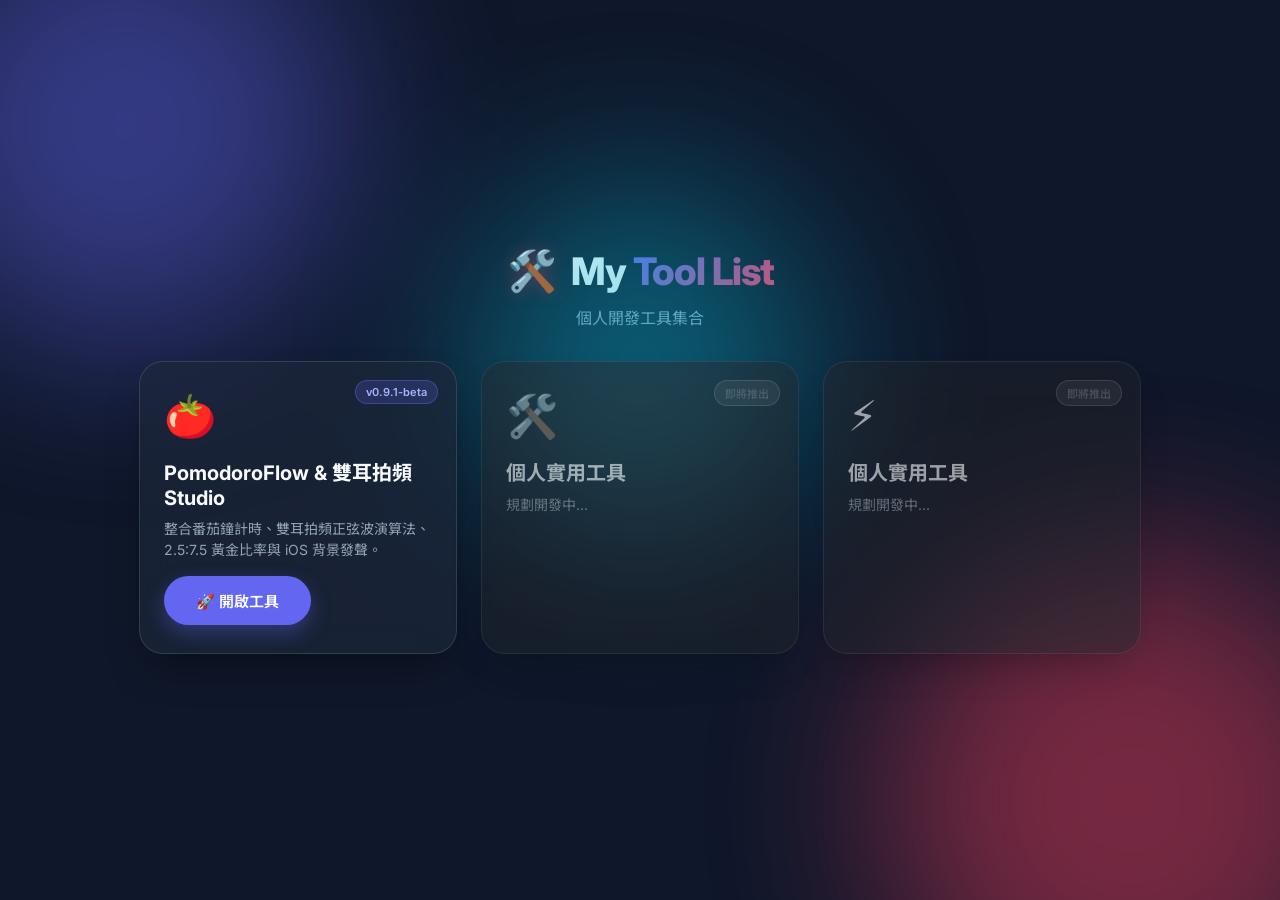
==== commit 308ab729: "fix(audio): stop periodic pitch warble, add mask A/B modes and per-section volume (v0.9.1-beta) 音訊修正" ====
--- a/index.html
+++ b/index.html
@@ -34,7 +34,7 @@
     <div class="tool-grid">
       <!-- Tool Item 1: Pomodoro & Binaural Beats App -->
       <div id="openPomodoroToolCard" class="tool-card active-tool-card" title="點擊進入番茄鐘與雙耳拍頻工具">
-        <div class="tool-card-badge" data-app-version>v0.9.0-beta</div>
+        <div class="tool-card-badge" data-app-version>v0.9.1-beta</div>
         <div class="tool-card-icon">🍅</div>
         <div class="tool-card-info">
           <h3>PomodoroFlow & 雙耳拍頻 Studio</h3>
@@ -78,7 +78,7 @@
           <h1 class="brand-title">Pomodoro<span class="gradient-text">Flow</span></h1>
           <!-- 開發測試版本號標籤 -->
           <button id="versionBadgeBtn" class="version-badge" title="點擊查看當前測試版本資訊與進版規範">
-            <span class="beta-pulse"></span> <span data-app-version>v0.9.0-beta</span>
+            <span class="beta-pulse"></span> <span data-app-version>v0.9.1-beta</span>
           </button>
         </div>
       
@@ -299,17 +299,22 @@
               </button>
             </div>
 
-            <!-- 常用控制：音量 -->
+            <!-- 常用控制：拍頻音量與遮罩音量（成對，邊聽邊調） -->
             <div class="binaural-controls-row">
               <div class="binaural-volume-box">
-                <span class="vol-label">🔊 音量: <span id="binauralVolVal">25</span>%</span>
+                <span class="vol-label">🔊 拍頻音量: <span id="binauralVolVal">25</span>%</span>
                 <input type="range" id="binauralVolSlider" min="0" max="100" value="25" title="雙耳拍頻主音量">
+              </div>
+
+              <div class="mask-level-box">
+                <span class="vol-label">🌫️ 遮罩音量: <span id="maskLevelVal">50</span>%</span>
+                <input type="range" id="maskLevelSlider" min="0" max="100" value="50" title="只調整背景遮罩音，不影響拍頻音量">
               </div>
             </div>
 
             <!-- 進階設定：基頻載波、防聽覺疲勞遮罩、聲學數據面板（預設收合） -->
             <button type="button" id="binauralAdvancedToggle" class="audio-advanced-toggle" aria-expanded="false">
-              <span class="adv-toggle-arrow">▸</span> 進階設定：基頻載波、防聽覺疲勞遮罩、聲學數據面板
+              <span class="adv-toggle-arrow">▸</span> 進階設定：基頻載波、遮罩模式 A/B、聲學數據面板
             </button>
             <div id="binauralAdvancedPanel" class="binaural-advanced-panel hidden">
               <div class="carrier-freq-box">
@@ -327,6 +332,15 @@
                 <input type="checkbox" id="comfortMaskingToggle" checked>
                 <span>🌿 防聽覺疲勞柔和遮罩 (Pink Noise)</span>
               </label>
+
+              <!-- 遮罩聲學模式 A/B 切換 -->
+              <div class="mask-mode-box">
+                <span class="mask-mode-label">🎚️ 遮罩模式:</span>
+                <select id="maskModeSelect" class="carrier-select" title="A = 原始寬頻墊底音，拍頻最清晰；B = 左右耳獨立不相關噪音，聲場較寬、正弦波稜角較柔（拍頻仍清楚）">
+                  <option value="ambient">A · 氛圍墊底（拍頻最清晰）</option>
+                  <option value="blend">B · 去相關包圍（聲場較寬）</option>
+                </select>
+              </div>
 
               <!-- 實時物理聲學數據面板 (3-Column Metrics Dashboard) -->
               <div class="binaural-sensory-panel">
@@ -386,6 +400,18 @@
                 <button class="ds-mask-chip" data-mask="none" title="關閉背景遮罩音 (僅聽純雙耳拍頻)">🚫 關閉遮罩 (純拍頻)</button>
               </div>
 
+              <!-- 助眠專屬音量（與雙耳拍頻分頁各自獨立，可播放中即時調整） -->
+              <div class="ds-volume-row">
+                <div class="ds-volume-box">
+                  <span class="ds-vol-label">🧠 拍頻音量: <span id="dsVolumeVal">25</span>%</span>
+                  <input type="range" id="dsVolumeSlider" min="0" max="100" value="25" title="助眠拍頻音量（獨立於雙耳拍頻分頁）">
+                </div>
+                <div class="ds-volume-box">
+                  <span class="ds-vol-label">🌫️ 遮罩音量: <span id="dsMaskLevelVal">50</span>%</span>
+                  <input type="range" id="dsMaskLevelSlider" min="0" max="100" value="50" title="助眠背景遮罩音量，不影響拍頻">
+                </div>
+              </div>
+
               <div class="ds-action-buttons">
                 <button id="dsStartPauseBtn" class="btn btn-primary ds-start-btn">▶️ 開始深層助眠引導</button>
                 <button id="dsResetBtn" class="btn btn-secondary ds-reset-btn" title="中斷並重置助眠引導">🛑 中斷重置</button>
@@ -686,8 +712,8 @@
         <div class="modal-body">
           <div class="version-status-card">
             <div class="v-tag">當前狀態：開發測試版 (Public Beta)</div>
-            <div class="v-num" data-app-version>v0.9.0-beta</div>
-            <div class="v-desc">本版本重構資訊架構（音效工作室分頁化、計時器獨立、迷你控制台合併）、將三組計時器改為時間戳錨定以支援手機鎖屏、修補匯入備份的 XSS 風險，並完成手機端觸控與版面強化。</div>
+            <div class="v-num" data-app-version>v0.9.1-beta</div>
+            <div class="v-desc">本版本修正音訊輸出繞經 MediaStream 造成的週期性音高飄動、新增遮罩模式 A/B 與助眠專屬音量滑桿、改為無縫循環噪音，並修補 601–900px 視窗寬度的橫向破版。</div>
           </div>
 
           <hr class="divider">
@@ -700,11 +726,11 @@
             </div>
             <div class="rule-item">
               <span class="rule-badge minor">MINOR 次版本</span>
-              <span class="rule-text"><strong>v0.9.0</strong>（當前）：資訊架構重構、時間戳錨定計時引擎、迷你控制台重新設計與手機端支援。</span>
+              <span class="rule-text"><strong>v0.9.0</strong>：資訊架構重構、時間戳錨定計時引擎、迷你控制台重新設計與手機端支援。</span>
             </div>
             <div class="rule-item">
               <span class="rule-badge patch">PATCH 修補號</span>
-              <span class="rule-text"><strong>v0.9.1</strong>：後續 Bug 修復、CSS 響應式微調與音量參數校正。</span>
+              <span class="rule-text"><strong>v0.9.1</strong>（當前）：音高飄動修正、遮罩模式 A/B、助眠專屬音量與響應式破版修補。</span>
             </div>
             <div class="rule-item">
               <span class="rule-badge stage">STAGE 階段標籤</span>
--- a/styles.css
+++ b/styles.css
@@ -476,6 +476,8 @@
   display: flex;
   justify-content: space-between;
   align-items: center;
+  flex-wrap: wrap;
+  gap: 12px;
   background: var(--bg-card);
   backdrop-filter: var(--glass-backdrop);
   -webkit-backdrop-filter: var(--glass-backdrop);
@@ -598,10 +600,19 @@
   color: var(--text-secondary);
 }
 
+/* Wrap at any width, not just phones. Gating this at <=600px left every
+   intermediate window (601-900px) overflowing sideways. */
 .header-actions {
   display: flex;
   align-items: center;
   gap: 12px;
+  flex-wrap: wrap;
+  justify-content: flex-end;
+  min-width: 0;
+}
+
+.header-actions .icon-select {
+  max-width: 100%;
 }
 
 .streak-badge {
@@ -1488,8 +1499,14 @@
   display: flex;
   justify-content: space-between;
   align-items: center;
-  gap: 12px;
+  gap: 12px 20px;
+  flex-wrap: wrap;
   margin-top: 4px;
+}
+
+.binaural-controls-row > * {
+  flex: 1 1 220px;
+  min-width: 0;
 }
 
 .carrier-freq-box {
@@ -1549,6 +1566,65 @@
   accent-color: var(--accent-primary);
   cursor: pointer;
   width: 100px;
+}
+
+/* Mask mode selector + independent mask volume */
+.mask-mode-box {
+  display: flex;
+  align-items: center;
+  gap: 6px;
+  flex-wrap: wrap;
+}
+
+.mask-mode-label {
+  font-size: 12px;
+  font-weight: 600;
+  color: var(--text-secondary);
+  white-space: nowrap;
+}
+
+.mask-level-box {
+  display: flex;
+  align-items: center;
+  gap: 8px;
+  flex-wrap: wrap;
+}
+
+.mask-level-box input[type="range"] {
+  accent-color: var(--accent-primary);
+  cursor: pointer;
+  flex: 1;
+  min-width: 120px;
+}
+
+/* Deep sleep's own volume pair */
+.ds-volume-row {
+  display: flex;
+  flex-wrap: wrap;
+  gap: 10px 20px;
+  align-items: center;
+}
+
+.ds-volume-box {
+  display: flex;
+  align-items: center;
+  gap: 8px;
+  flex: 1 1 200px;
+  min-width: 0;
+}
+
+.ds-vol-label {
+  font-size: 12px;
+  font-weight: 600;
+  color: var(--text-secondary);
+  white-space: nowrap;
+}
+
+.ds-volume-box input[type="range"] {
+  accent-color: var(--accent-primary);
+  cursor: pointer;
+  flex: 1;
+  min-width: 100px;
 }
 
 /* Binaural Advanced Settings Disclosure (基頻載波 / 遮罩 / 聲學數據，預設收合) */
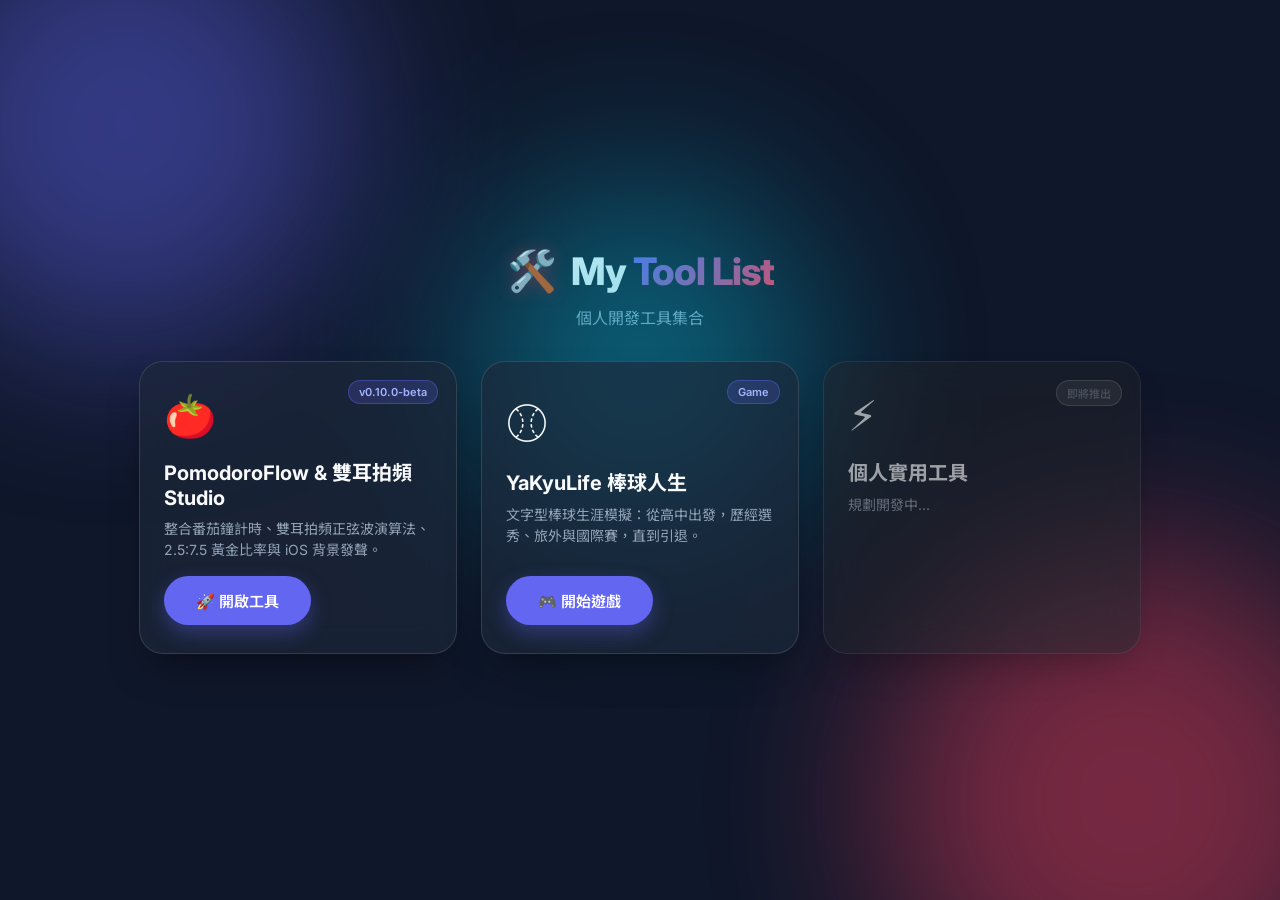
==== commit 83b36dc7: "feat(tools): add YaKyuLife baseball-life game as second tool module (v0.10.0-beta) 以 git submodule 引" ====
--- a/index.html
+++ b/index.html
@@ -34,7 +34,7 @@
     <div class="tool-grid">
       <!-- Tool Item 1: Pomodoro & Binaural Beats App -->
       <div id="openPomodoroToolCard" class="tool-card active-tool-card" title="點擊進入番茄鐘與雙耳拍頻工具">
-        <div class="tool-card-badge" data-app-version>v0.9.1-beta</div>
+        <div class="tool-card-badge" data-app-version>v0.10.0-beta</div>
         <div class="tool-card-icon">🍅</div>
         <div class="tool-card-info">
           <h3>PomodoroFlow & 雙耳拍頻 Studio</h3>
@@ -43,14 +43,15 @@
         <button class="btn btn-primary btn-enter-tool">🚀 開啟工具</button>
       </div>
 
-      <!-- Tool Item 2: Future Tool Placeholder -->
-      <div class="tool-card disabled-tool-card">
-        <div class="tool-card-badge coming-soon-badge">即將推出</div>
-        <div class="tool-card-icon">🛠️</div>
+      <!-- Tool Item 2: YaKyuLife 棒球人生模擬遊戲 (git submodule) -->
+      <div id="openGameToolCard" class="tool-card active-tool-card" title="點擊進入棒球人生模擬遊戲">
+        <div class="tool-card-badge">Game</div>
+        <div class="tool-card-icon">⚾</div>
         <div class="tool-card-info">
-          <h3>個人實用工具</h3>
-          <p>規劃開發中...</p>
-        </div>
+          <h3>YaKyuLife 棒球人生</h3>
+          <p>文字型棒球生涯模擬：從高中出發，歷經選秀、旅外與國際賽，直到引退。</p>
+        </div>
+        <button class="btn btn-primary btn-enter-tool">🎮 開始遊戲</button>
       </div>
 
       <!-- Tool Item 3: Future Tool Placeholder -->
@@ -78,7 +79,7 @@
           <h1 class="brand-title">Pomodoro<span class="gradient-text">Flow</span></h1>
           <!-- 開發測試版本號標籤 -->
           <button id="versionBadgeBtn" class="version-badge" title="點擊查看當前測試版本資訊與進版規範">
-            <span class="beta-pulse"></span> <span data-app-version>v0.9.1-beta</span>
+            <span class="beta-pulse"></span> <span data-app-version>v0.10.0-beta</span>
           </button>
         </div>
       
@@ -712,8 +713,8 @@
         <div class="modal-body">
           <div class="version-status-card">
             <div class="v-tag">當前狀態：開發測試版 (Public Beta)</div>
-            <div class="v-num" data-app-version>v0.9.1-beta</div>
-            <div class="v-desc">本版本修正音訊輸出繞經 MediaStream 造成的週期性音高飄動、新增遮罩模式 A/B 與助眠專屬音量滑桿、改為無縫循環噪音，並修補 601–900px 視窗寬度的橫向破版。</div>
+            <div class="v-num" data-app-version>v0.10.0-beta</div>
+            <div class="v-desc">本版本新增第二個工具模組「⚾ YaKyuLife 棒球人生」，以 git submodule 引入可獨立更新，並採同源 iframe 內嵌 —— 進入遊戲時番茄鐘與音訊持續在背景執行、離開再回來不會重置遊戲進度。</div>
           </div>
 
           <hr class="divider">
@@ -726,11 +727,11 @@
             </div>
             <div class="rule-item">
               <span class="rule-badge minor">MINOR 次版本</span>
-              <span class="rule-text"><strong>v0.9.0</strong>：資訊架構重構、時間戳錨定計時引擎、迷你控制台重新設計與手機端支援。</span>
+              <span class="rule-text"><strong>v0.10.0</strong>（當前）：新增 YaKyuLife 遊戲模組（git submodule + 同源 iframe）。</span>
             </div>
             <div class="rule-item">
               <span class="rule-badge patch">PATCH 修補號</span>
-              <span class="rule-text"><strong>v0.9.1</strong>（當前）：音高飄動修正、遮罩模式 A/B、助眠專屬音量與響應式破版修補。</span>
+              <span class="rule-text"><strong>v0.10.1</strong>：後續 Bug 修復、CSS 響應式微調與音量參數校正。</span>
             </div>
             <div class="rule-item">
               <span class="rule-badge stage">STAGE 階段標籤</span>
@@ -759,6 +760,22 @@
     </div> <!-- Close #zenOverlay -->
   </div> <!-- Close .app-container -->
 </div> <!-- Close #pomodoroAppView -->
+
+  <!-- 主介面 3：YaKyuLife 遊戲（同源 iframe，番茄鐘與音訊持續在背景執行） -->
+  <div id="gameView" class="hidden">
+    <div class="game-shell">
+      <header class="game-header">
+        <button id="backFromGameBtn" class="btn btn-secondary btn-small btn-back-tools" title="返回 My Tool List（遊戲進度由遊戲自身保存）">
+          ⬅️ 返回工具列表
+        </button>
+        <span class="game-title">⚾ YaKyuLife 棒球人生</span>
+        <a id="gameOpenNewTabBtn" class="btn btn-secondary btn-small" href="games/yakyulife/index.html" target="_blank" rel="noopener" title="以獨立分頁全螢幕遊玩">↗️ 新分頁開啟</a>
+      </header>
+      <div class="game-frame-wrapper">
+        <iframe id="gameFrame" class="game-frame" title="YaKyuLife 棒球人生模擬遊戲" src="about:blank" loading="lazy"></iframe>
+      </div>
+    </div>
+  </div>
 
   <!-- 背景執行迷你控制台 (工具列表頁右下角，計時與音效合併為單一面板) -->
   <div id="miniFloatingWidget" class="mini-dock hidden" role="region" aria-label="背景執行狀態">
--- a/styles.css
+++ b/styles.css
@@ -170,9 +170,65 @@
 /* Direct flex items of <body>. Their default min-width: auto pins them to the
    widest descendant, which is what pushed the page sideways on phones. */
 #pomodoroAppView,
-#toolListView {
+#toolListView,
+#gameView {
   width: 100%;
   min-width: 0;
+}
+
+/* --------------------------------------------------------------------------
+   Game View (YaKyuLife — same-origin iframe so timer/audio keep running)
+   -------------------------------------------------------------------------- */
+.game-shell {
+  position: relative;
+  z-index: 1;
+  width: 100%;
+  max-width: 1120px;
+  min-width: 0;
+  margin: 0 auto;
+  padding: 16px 16px calc(16px + env(safe-area-inset-bottom));
+  display: flex;
+  flex-direction: column;
+  gap: 12px;
+  height: 100vh;
+  height: 100dvh;
+}
+
+.game-header {
+  display: flex;
+  align-items: center;
+  justify-content: space-between;
+  flex-wrap: wrap;
+  gap: 10px;
+  background: var(--bg-card);
+  backdrop-filter: var(--glass-backdrop);
+  -webkit-backdrop-filter: var(--glass-backdrop);
+  border: 1px solid var(--bg-card-border);
+  border-radius: var(--radius-md);
+  padding: 10px 16px;
+  flex-shrink: 0;
+}
+
+.game-title {
+  font-size: 16px;
+  font-weight: 700;
+  color: var(--text-primary);
+}
+
+.game-frame-wrapper {
+  flex: 1;
+  min-height: 0;
+  border: 1px solid var(--bg-card-border);
+  border-radius: var(--radius-md);
+  overflow: hidden;
+  background: #fff;
+}
+
+.game-frame {
+  width: 100%;
+  height: 100%;
+  border: 0;
+  display: block;
 }
 
 .app-container {
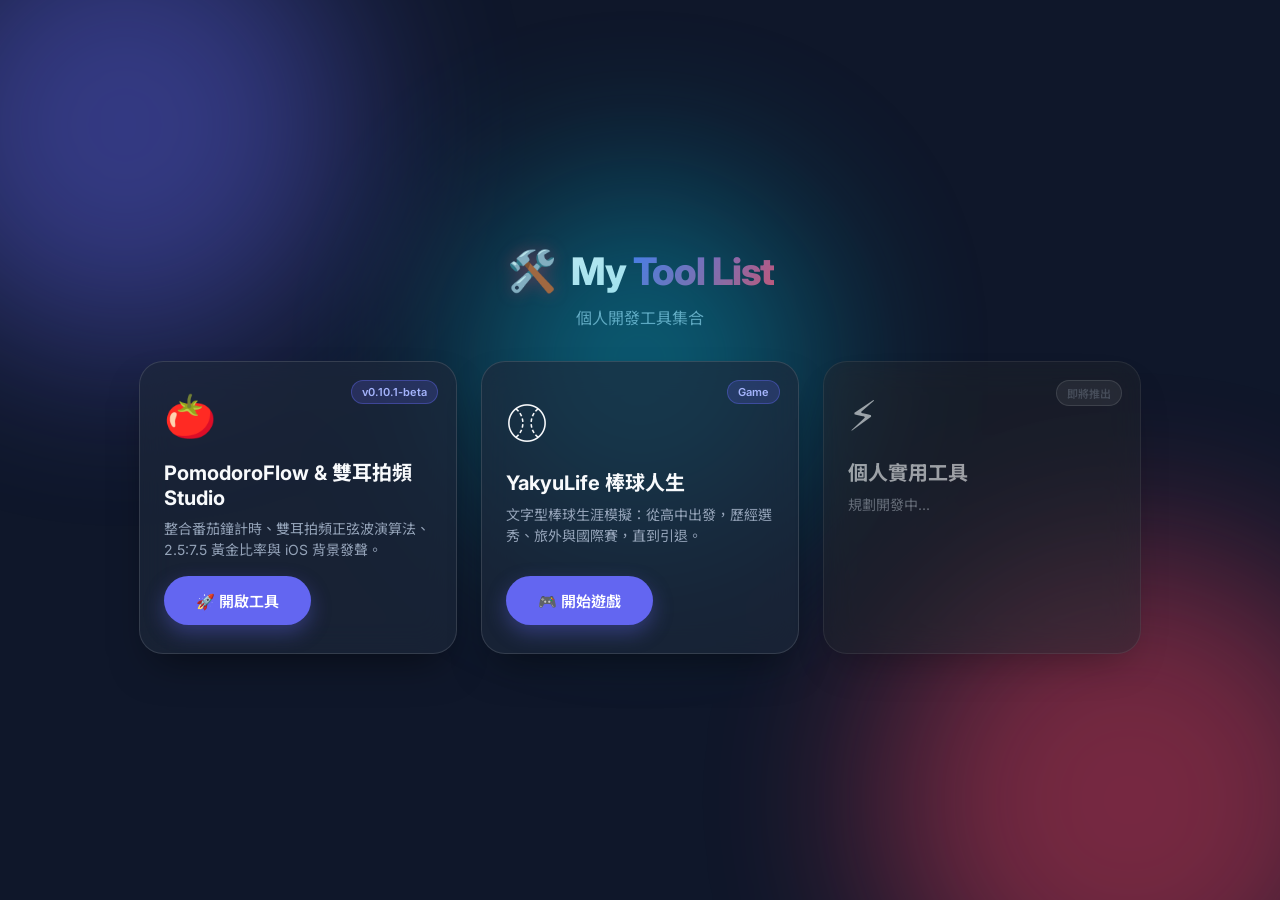
==== commit 64e0e756: "fix(game): 修補 YakyuLife 分享連結 XSS、修正拼字並加註 fork 來源 (v0.10.1-beta) 遊戲端修改已提交至 fork（CYhsu012/yakyulife_To" ====
--- a/index.html
+++ b/index.html
@@ -34,7 +34,7 @@
     <div class="tool-grid">
       <!-- Tool Item 1: Pomodoro & Binaural Beats App -->
       <div id="openPomodoroToolCard" class="tool-card active-tool-card" title="點擊進入番茄鐘與雙耳拍頻工具">
-        <div class="tool-card-badge" data-app-version>v0.10.0-beta</div>
+        <div class="tool-card-badge" data-app-version>v0.10.1-beta</div>
         <div class="tool-card-icon">🍅</div>
         <div class="tool-card-info">
           <h3>PomodoroFlow & 雙耳拍頻 Studio</h3>
@@ -43,12 +43,12 @@
         <button class="btn btn-primary btn-enter-tool">🚀 開啟工具</button>
       </div>
 
-      <!-- Tool Item 2: YaKyuLife 棒球人生模擬遊戲 (git submodule) -->
+      <!-- Tool Item 2: YakyuLife 棒球人生模擬遊戲 (git submodule) -->
       <div id="openGameToolCard" class="tool-card active-tool-card" title="點擊進入棒球人生模擬遊戲">
         <div class="tool-card-badge">Game</div>
         <div class="tool-card-icon">⚾</div>
         <div class="tool-card-info">
-          <h3>YaKyuLife 棒球人生</h3>
+          <h3>YakyuLife 棒球人生</h3>
           <p>文字型棒球生涯模擬：從高中出發，歷經選秀、旅外與國際賽，直到引退。</p>
         </div>
         <button class="btn btn-primary btn-enter-tool">🎮 開始遊戲</button>
@@ -79,7 +79,7 @@
           <h1 class="brand-title">Pomodoro<span class="gradient-text">Flow</span></h1>
           <!-- 開發測試版本號標籤 -->
           <button id="versionBadgeBtn" class="version-badge" title="點擊查看當前測試版本資訊與進版規範">
-            <span class="beta-pulse"></span> <span data-app-version>v0.10.0-beta</span>
+            <span class="beta-pulse"></span> <span data-app-version>v0.10.1-beta</span>
           </button>
         </div>
       
@@ -713,8 +713,8 @@
         <div class="modal-body">
           <div class="version-status-card">
             <div class="v-tag">當前狀態：開發測試版 (Public Beta)</div>
-            <div class="v-num" data-app-version>v0.10.0-beta</div>
-            <div class="v-desc">本版本新增第二個工具模組「⚾ YaKyuLife 棒球人生」，以 git submodule 引入可獨立更新，並採同源 iframe 內嵌 —— 進入遊戲時番茄鐘與音訊持續在背景執行、離開再回來不會重置遊戲進度。</div>
+            <div class="v-num" data-app-version>v0.10.1-beta</div>
+            <div class="v-desc">本版本新增第二個工具模組「⚾ YakyuLife 棒球人生」，以 git submodule 引入可獨立更新，並採同源 iframe 內嵌 —— 進入遊戲時番茄鐘與音訊持續在背景執行、離開再回來不會重置遊戲進度。</div>
           </div>
 
           <hr class="divider">
@@ -727,7 +727,7 @@
             </div>
             <div class="rule-item">
               <span class="rule-badge minor">MINOR 次版本</span>
-              <span class="rule-text"><strong>v0.10.0</strong>（當前）：新增 YaKyuLife 遊戲模組（git submodule + 同源 iframe）。</span>
+              <span class="rule-text"><strong>v0.10.0</strong>（當前）：新增 YakyuLife 遊戲模組（git submodule + 同源 iframe）。</span>
             </div>
             <div class="rule-item">
               <span class="rule-badge patch">PATCH 修補號</span>
@@ -761,19 +761,23 @@
   </div> <!-- Close .app-container -->
 </div> <!-- Close #pomodoroAppView -->
 
-  <!-- 主介面 3：YaKyuLife 遊戲（同源 iframe，番茄鐘與音訊持續在背景執行） -->
+  <!-- 主介面 3：YakyuLife 遊戲（同源 iframe，番茄鐘與音訊持續在背景執行） -->
   <div id="gameView" class="hidden">
     <div class="game-shell">
       <header class="game-header">
         <button id="backFromGameBtn" class="btn btn-secondary btn-small btn-back-tools" title="返回 My Tool List（遊戲進度由遊戲自身保存）">
           ⬅️ 返回工具列表
         </button>
-        <span class="game-title">⚾ YaKyuLife 棒球人生</span>
+        <span class="game-title">⚾ YakyuLife 棒球人生</span>
         <a id="gameOpenNewTabBtn" class="btn btn-secondary btn-small" href="games/yakyulife/index.html" target="_blank" rel="noopener" title="以獨立分頁全螢幕遊玩">↗️ 新分頁開啟</a>
       </header>
       <div class="game-frame-wrapper">
-        <iframe id="gameFrame" class="game-frame" title="YaKyuLife 棒球人生模擬遊戲" src="about:blank" loading="lazy"></iframe>
-      </div>
+        <iframe id="gameFrame" class="game-frame" title="YakyuLife 棒球人生模擬遊戲" src="about:blank" loading="lazy"></iframe>
+      </div>
+      <p class="game-credit">
+        本遊戲為 <a href="https://github.com/leoggcat/yakyulife" target="_blank" rel="noopener">leoggcat/yakyulife</a> 的分支版本
+        （<a href="https://github.com/CYhsu012/yakyulife_Tomorin" target="_blank" rel="noopener">CYhsu012/yakyulife_Tomorin</a>），原作著作權歸原作者所有。
+      </p>
     </div>
   </div>
 
--- a/styles.css
+++ b/styles.css
@@ -231,6 +231,23 @@
   display: block;
 }
 
+.game-credit {
+  flex-shrink: 0;
+  font-size: 11px;
+  line-height: 1.6;
+  color: var(--text-muted);
+  text-align: center;
+}
+
+.game-credit a {
+  color: var(--accent-primary);
+  text-decoration: none;
+}
+
+.game-credit a:hover {
+  text-decoration: underline;
+}
+
 .app-container {
   position: relative;
   z-index: 1;
